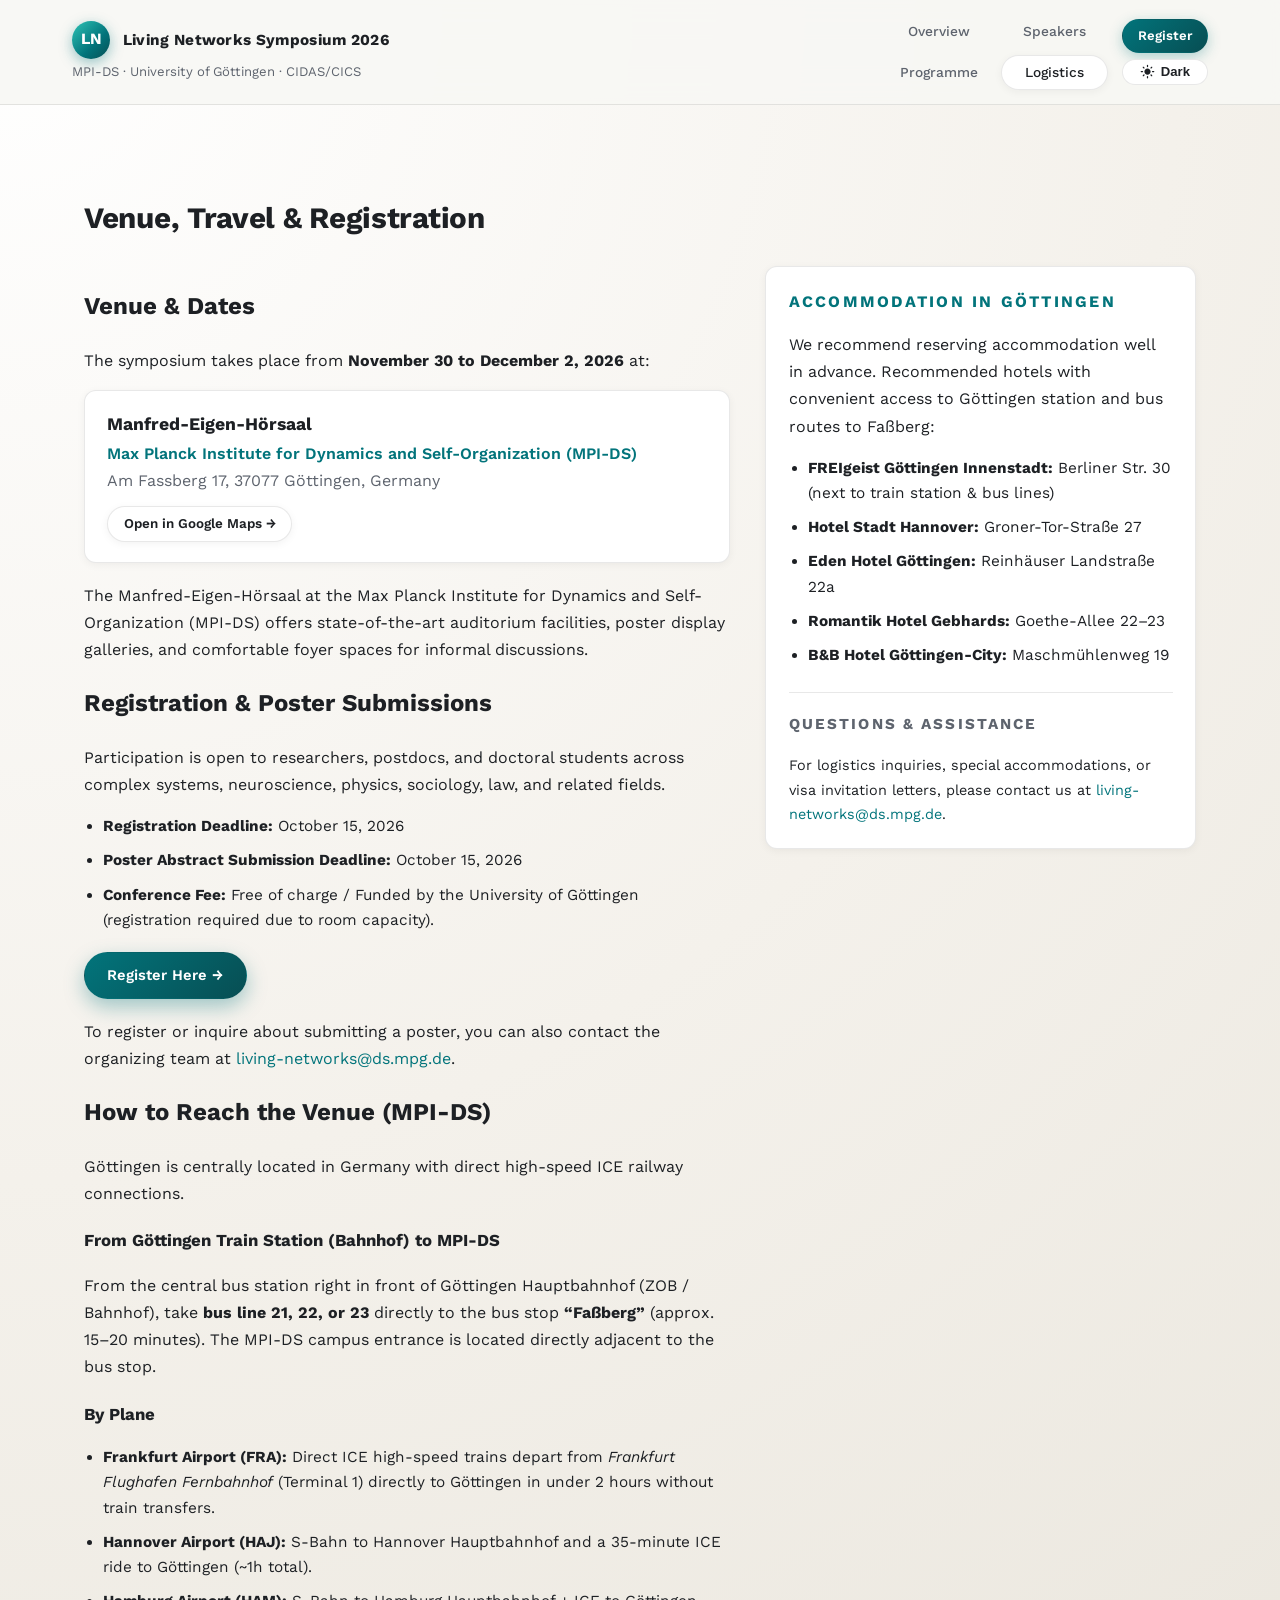
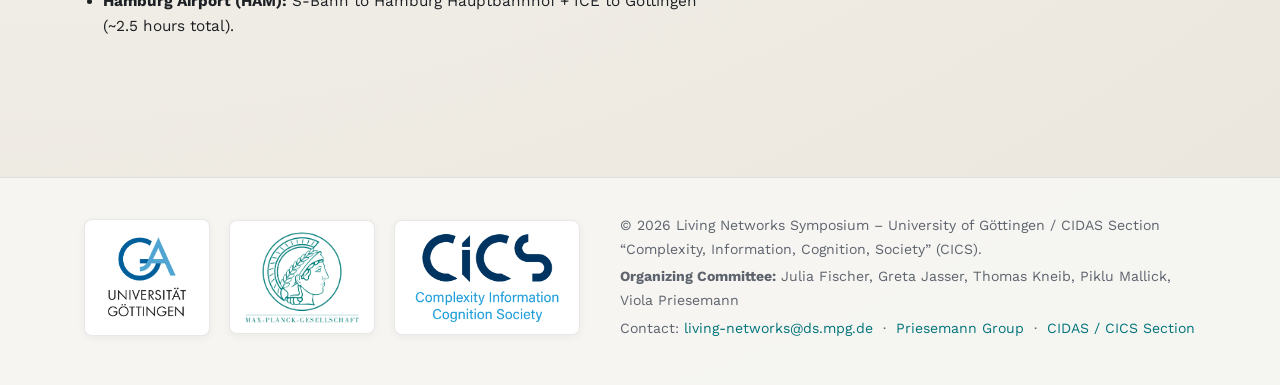
==== logistics.html @ a0c70a09 "Refresh symposium website This commit redesigns the symposium site with a cleaner visual system, res" ====
<!doctype html>
<html lang="en">
<head>
  <meta charset="utf-8">
  <meta name="viewport" content="width=device-width, initial-scale=1">
  <title>Logistics &amp; Registration – Living Networks Symposium 2026</title>
  <link rel="preconnect" href="https://fonts.googleapis.com">
  <link rel="preconnect" href="https://fonts.gstatic.com" crossorigin>
  <link href="https://fonts.googleapis.com/css2?family=Work+Sans:wght@400;500;600;700&family=Instrument+Serif:ital@0;1&display=swap" rel="stylesheet">
  <link rel="stylesheet" href="assets/style.css">
  <script src="assets/main.js" defer></script>
</head>
<body>
  <header class="site-header">
    <a href="#content" class="skip-link">Skip to content</a>
    <div class="header-inner">
      <div class="header-left">
        <a href="index.html" class="brand">
          <span class="brand-mark">LN</span>
          <span class="brand-text">Living Networks Symposium 2026</span>
        </a>
        <div class="brand-sub">MPI-DS · University of Göttingen · CIDAS/CICS</div>
      </div>
      <div class="header-right">
        <nav class="primary-nav" aria-label="Main">
          <ul>
            <li><a href="index.html" class="nav-link">Overview</a></li>
            <li><a href="speakers.html" class="nav-link">Speakers</a></li>
            <li><a href="programme.html" class="nav-link">Programme</a></li>
            <li><a href="logistics.html" class="nav-link nav-link-active">Logistics</a></li>
          </ul>
        </nav>
        <div class="header-actions">
          <!-- REPLACE '#register' WITH YOUR ACTUAL REGISTRATION LINK -->
          <a href="#register" class="btn btn-primary nav-register-btn" title="Register for the Symposium">Register</a>
          <button type="button" id="theme-toggle-btn" class="theme-toggle" aria-label="Toggle dark mode">
            <svg viewBox="0 0 24 24"><path d="M12 7c-2.76 0-5 2.24-5 5s2.24 5 5 5 5-2.24 5-5-2.24-5-5-5zM2 13h2c.55 0 1-.45 1-1s-.45-1-1-1H2c-.55 0-1 .45-1 1s.45 1 1 1zm18 0h2c.55 0 1-.45 1-1s-.45-1-1-1h-2c-.55 0-1 .45-1 1s.45 1 1 1zM11 2v2c0 .55.45 1 1 1s1-.45 1-1V2c0-.55-.45-1-1-1s-1 .45-1 1zm0 18v2c0 .55.45 1 1 1s1-.45 1-1v-2c0-.55-.45-1-1-1s-1 .45-1 1zM5.99 4.58a.996.996 0 00-1.41 0 .996.996 0 000 1.41l1.06 1.06c.39.39 1.03.39 1.41 0s.39-1.03 0-1.41L5.99 4.58zm12.37 12.37a.996.996 0 00-1.41 0 .996.996 0 000 1.41l1.06 1.06c.39.39 1.03.39 1.41 0s.39-1.03 0-1.41l-1.06-1.06zm1.06-10.96a.996.996 0 000-1.41.996.996 0 00-1.41 0l-1.06 1.06c-.39.39-.39 1.03 0 1.41s1.03.39 1.41 0l1.06-1.06zM7.05 18.36a.996.996 0 000-1.41.996.996 0 000 1.41l-1.06 1.06c-.39.39-.39 1.03 0 1.41s1.03.39 1.41 0l1.06-1.06z"/></svg>
            <span>Dark</span>
          </button>
        </div>
      </div>
    </div>
  </header>

  <main class="page" id="content">
    <section class="section">
      <div class="section-header">
        <h1 class="section-title">Venue, Travel &amp; Registration</h1>
      </div>
      <div class="section-grid">
        <div>
          <h2>Venue &amp; Dates</h2>
          <p>The symposium takes place from <strong>November 30 to December 2, 2026</strong> at:</p>
          <div style="background: var(--card-bg); padding: 1.2rem 1.4rem; border-radius: var(--radius-md); border: 1px solid var(--color-border); box-shadow: var(--shadow-sm); margin-bottom: 1.2rem;">
            <strong style="font-size: 1.1rem; color: var(--color-text);">Manfred-Eigen-Hörsaal</strong><br>
            <span style="color: var(--color-accent); font-weight: 600;">Max Planck Institute for Dynamics and Self-Organization (MPI-DS)</span><br>
            <span style="color: var(--color-text-muted);">Am Fassberg 17, 37077 Göttingen, Germany</span><br>
            <div style="margin-top: 0.75rem;">
              <a href="https://www.google.com/maps/search/?api=1&query=Manfred-Eigen-H%C3%B6rsaal+Max+Planck+Institute+for+Dynamics+and+Self-Organization+Am+Fassberg+17+37077+G%C3%B6ttingen" target="_blank" rel="noopener noreferrer" class="btn btn-secondary" style="padding: 0.35rem 0.95rem; font-size: 0.84rem;">Open in Google Maps &rarr;</a>
            </div>
          </div>
          <p>The Manfred-Eigen-Hörsaal at the Max Planck Institute for Dynamics and Self-Organization (MPI-DS) offers state-of-the-art auditorium facilities, poster display galleries, and comfortable foyer spaces for informal discussions.</p>

          <h2 id="register">Registration &amp; Poster Submissions</h2>
          <p>Participation is open to researchers, postdocs, and doctoral students across complex systems, neuroscience, physics, sociology, law, and related fields.</p>
          <ul class="bullet-list">
            <li><strong>Registration Deadline:</strong> October 15, 2026</li>
            <li><strong>Poster Abstract Submission Deadline:</strong> October 15, 2026</li>
            <li><strong>Conference Fee:</strong> Free of charge / Funded by the University of Göttingen (registration required due to room capacity).</li>
          </ul>
          <div style="margin: 1.2rem 0;">
            <!-- REPLACE '#register' WITH YOUR ACTUAL REGISTRATION LINK -->
            <a class="btn btn-primary" href="#register" title="Register for the Symposium">Register Here &rarr;</a>
          </div>
          <p>To register or inquire about submitting a poster, you can also contact the organizing team at <a href="mailto:living-networks@ds.mpg.de">living-networks@ds.mpg.de</a>.</p>

          <h2>How to Reach the Venue (MPI-DS)</h2>
          <p>Göttingen is centrally located in Germany with direct high-speed ICE railway connections.</p>
          
          <h3 style="font-size: 1.05rem; margin-top: 1.2rem;">From Göttingen Train Station (Bahnhof) to MPI-DS</h3>
          <p>From the central bus station right in front of Göttingen Hauptbahnhof (ZOB / Bahnhof), take <strong>bus line 21, 22, or 23</strong> directly to the bus stop <strong>“Faßberg”</strong> (approx. 15–20 minutes). The MPI-DS campus entrance is located directly adjacent to the bus stop.</p>

          <h3 style="font-size: 1.05rem; margin-top: 1.2rem;">By Plane</h3>
          <ul class="bullet-list">
            <li><strong>Frankfurt Airport (FRA):</strong> Direct ICE high-speed trains depart from <em>Frankfurt Flughafen Fernbahnhof</em> (Terminal 1) directly to Göttingen in under 2 hours without train transfers.</li>
            <li><strong>Hannover Airport (HAJ):</strong> S-Bahn to Hannover Hauptbahnhof and a 35-minute ICE ride to Göttingen (~1h total).</li>
            <li><strong>Hamburg Airport (HAM):</strong> S-Bahn to Hamburg Hauptbahnhof + ICE to Göttingen (~2.5 hours total).</li>
          </ul>
        </div>

        <aside class="aside-card">
          <h2 class="aside-title">Accommodation in Göttingen</h2>
          <p>We recommend reserving accommodation well in advance. Recommended hotels with convenient access to Göttingen station and bus routes to Faßberg:</p>
          <ul class="bullet-list">
            <li><strong>FREIgeist Göttingen Innenstadt:</strong> Berliner Str. 30 (next to train station &amp; bus lines)</li>
            <li><strong>Hotel Stadt Hannover:</strong> Groner-Tor-Straße 27</li>
            <li><strong>Eden Hotel Göttingen:</strong> Reinhäuser Landstraße 22a</li>
            <li><strong>Romantik Hotel Gebhards:</strong> Goethe-Allee 22–23</li>
            <li><strong>B&amp;B Hotel Göttingen-City:</strong> Maschmühlenweg 19</li>
          </ul>
          
          <div style="margin-top: 1.5rem; padding-top: 1.2rem; border-top: 1px solid var(--color-border);">
            <h3 style="margin-top: 0; font-size: 0.95rem; text-transform: uppercase; letter-spacing: 0.14em; color: var(--color-text-muted);">Questions &amp; Assistance</h3>
            <p style="font-size: 0.9rem; margin: 0;">For logistics inquiries, special accommodations, or visa invitation letters, please contact us at <a href="mailto:living-networks@ds.mpg.de">living-networks@ds.mpg.de</a>.</p>
          </div>
        </aside>
      </div>
    </section>
  </main>

  <footer class="site-footer">
    <div class="footer-inner">
      <div class="footer-logos">
        <a class="footer-logo-link" href="https://www.uni-goettingen.de/" target="_blank" rel="noopener noreferrer" title="University of Göttingen">
          <img src="resources/GOE-Uni.png" alt="University of Göttingen Logo" width="100" height="90" loading="lazy">
        </a>
        <a class="footer-logo-link" href="https://www.ds.mpg.de/" target="_blank" rel="noopener noreferrer" title="Max Planck Institute for Dynamics and Self-Organization">
          <img src="resources/Minerva.png" alt="Max Planck Society Minerva Logo" width="120" height="98" loading="lazy">
        </a>
        <a class="footer-logo-link" href="https://www.uni-goettingen.de/en/section+complexity%2C+information%2C+cognition%2C+society/701947.html" target="_blank" rel="noopener noreferrer" title="CIDAS Section Complexity, Information, Cognition, Society (CICS)">
          <img src="resources/logo_cics.png" alt="CICS Logo" width="160" height="98" loading="lazy">
        </a>
      </div>
      <div class="footer-info">
        <p>&copy; 2026 Living Networks Symposium &ndash; University of Göttingen / CIDAS Section “Complexity, Information, Cognition, Society” (CICS).</p>
        <p><strong>Organizing Committee:</strong> Julia Fischer, Greta Jasser, Thomas Kneib, Piklu Mallick, Viola Priesemann</p>
        <p>Contact: <a href="mailto:living-networks@ds.mpg.de">living-networks@ds.mpg.de</a> &nbsp;·&nbsp; <a href="https://priesemann-group.github.io/" target="_blank" rel="noopener noreferrer">Priesemann Group</a> &nbsp;·&nbsp; <a href="https://www.uni-goettingen.de/en/section+complexity%2C+information%2C+cognition%2C+society/701947.html" target="_blank" rel="noopener noreferrer">CIDAS / CICS Section</a></p>
      </div>
    </div>
  </footer>
</body>
</html>
---- assets/style.css ----
:root {
  --color-bg: #f8f7f4;
  --color-bg-gradient: radial-gradient(circle at top left, #ffffff 0%, #f4f1eb 50%, #e9e5dc 100%);
  --color-surface: #ffffff;
  --color-surface-alt: #f0ede6;
  --color-border: rgba(0, 0, 0, 0.09);
  --color-border-hover: rgba(1, 105, 111, 0.35);
  --color-text: #1d2024;
  --color-text-muted: #5e646e;
  --color-accent: #02747b;
  --color-accent-dark: #074e53;
  --color-accent-light: #e0f2f1;
  --color-accent-soft: rgba(2, 116, 123, 0.1);
  --header-bg: rgba(248, 247, 244, 0.88);
  --card-bg: #ffffff;
  --radius-sm: 8px;
  --radius-md: 12px;
  --radius-lg: 20px;
  --shadow-sm: 0 2px 8px rgba(0, 0, 0, 0.05);
  --shadow-md: 0 10px 30px rgba(0, 0, 0, 0.08);
  --shadow-hover: 0 14px 36px rgba(1, 105, 111, 0.14);
}

[data-theme="dark"] {
  --color-bg: #0d1117;
  --color-bg-gradient: radial-gradient(circle at top left, #161d27 0%, #0d1117 60%, #080b0f 100%);
  --color-surface: #161c24;
  --color-surface-alt: #1f2733;
  --color-border: rgba(255, 255, 255, 0.1);
  --color-border-hover: rgba(46, 196, 182, 0.45);
  --color-text: #e6edf3;
  --color-text-muted: #8b949e;
  --color-accent: #2ec4b6;
  --color-accent-dark: #64dfdf;
  --color-accent-light: #132f38;
  --color-accent-soft: rgba(46, 196, 182, 0.15);
  --header-bg: rgba(13, 17, 23, 0.88);
  --card-bg: #161c24;
  --shadow-sm: 0 2px 8px rgba(0, 0, 0, 0.35);
  --shadow-md: 0 10px 30px rgba(0, 0, 0, 0.45);
  --shadow-hover: 0 14px 36px rgba(46, 196, 182, 0.2);
}

html {
  font-family: "Work Sans", system-ui, -apple-system, sans-serif;
  box-sizing: border-box;
  scroll-behavior: smooth;
  scroll-padding-top: 90px;
}
*, *::before, *::after { box-sizing: inherit; }

body {
  margin: 0;
  min-height: 100vh;
  display: flex;
  flex-direction: column;
  background: var(--color-bg-gradient);
  background-color: var(--color-bg);
  color: var(--color-text);
  line-height: 1.7;
  transition: background 0.3s ease, color 0.3s ease;
}

img { max-width: 100%; height: auto; display: block; }
a { color: var(--color-accent); text-decoration: none; transition: color 0.2s ease; }
a:hover { color: var(--color-accent-dark); text-decoration: underline; }

.skip-link {
  position: absolute;
  left: -999px;
  top: 0;
  background: var(--color-surface);
  color: var(--color-accent);
  padding: 0.5rem 1rem;
  border-radius: var(--radius-sm);
  box-shadow: var(--shadow-sm);
  z-index: 100;
}
.skip-link:focus {
  left: 1rem;
  top: 1rem;
}

.site-header {
  position: sticky;
  top: 0;
  z-index: 50;
  backdrop-filter: blur(16px);
  -webkit-backdrop-filter: blur(16px);
  background: var(--header-bg);
  border-bottom: 1px solid var(--color-border);
  transition: background 0.3s ease, border-color 0.3s ease;
}
.header-inner {
  max-width: 1200px;
  margin: 0 auto;
  padding: 0.9rem 2rem;
  display: flex;
  align-items: center;
  justify-content: space-between;
  gap: 1.5rem;
}
.header-left {
  display: flex;
  flex-direction: column;
  flex-shrink: 0;
}
.brand {
  display: inline-flex;
  align-items: center;
  gap: 0.8rem;
  text-decoration: none !important;
}
.brand-mark {
  width: 38px;
  height: 38px;
  border-radius: 50%;
  background: linear-gradient(135deg, #2ec4b6 0%, #02747b 60%, #074e53 100%);
  display: flex;
  align-items: center;
  justify-content: center;
  color: #ffffff;
  font-weight: 700;
  font-size: 0.98rem;
  box-shadow: 0 4px 14px rgba(2, 116, 123, 0.4);
}
.brand-text {
  font-weight: 700;
  letter-spacing: 0.02em;
  font-size: 0.96rem;
  color: var(--color-text);
}
.brand-sub {
  font-size: 0.82rem;
  color: var(--color-text-muted);
  margin-top: 0.15rem;
}

.header-right {
  display: flex;
  align-items: center;
  justify-content: flex-end;
  margin-left: auto;
  gap: 0.9rem;
}

.primary-nav ul {
  list-style: none;
  display: grid;
  grid-template-columns: repeat(2, minmax(95px, 1fr));
  gap: 0.35rem 0.5rem;
  margin: 0;
  padding: 0;
}
.nav-link {
  font-size: 0.86rem;
  font-weight: 500;
  padding: 0.3rem 0.85rem;
  border-radius: 999px;
  border: 1px solid transparent;
  color: var(--color-text-muted);
  transition: all 0.2s ease;
  text-decoration: none !important;
  text-align: center;
  display: flex;
  align-items: center;
  justify-content: center;
}
.nav-link:hover {
  color: var(--color-text);
  background: var(--color-accent-soft);
  border-color: var(--color-border-hover);
  transform: translateY(-1px);
}
.nav-link-active {
  color: var(--color-text) !important;
  background: var(--color-surface);
  border-color: var(--color-border);
  box-shadow: var(--shadow-sm);
}

.header-actions {
  display: flex;
  flex-direction: column;
  gap: 0.35rem;
  align-items: stretch;
}

.nav-register-btn {
  font-size: 0.82rem !important;
  font-weight: 600 !important;
  padding: 0.3rem 0.9rem !important;
  white-space: nowrap;
  flex-shrink: 0;
  border-radius: 999px;
  box-shadow: 0 4px 14px rgba(2, 116, 123, 0.3) !important;
  transition: all 0.2s ease;
  text-align: center;
  display: flex;
  align-items: center;
  justify-content: center;
}
.nav-register-btn:hover {
  transform: translateY(-1px) !important;
  filter: brightness(1.08) !important;
}

.theme-toggle {
  background: var(--color-surface);
  border: 1px solid var(--color-border);
  border-radius: 999px;
  padding: 0.3rem 0.75rem;
  display: inline-flex;
  align-items: center;
  justify-content: center;
  gap: 0.35rem;
  cursor: pointer;
  color: var(--color-text);
  font-size: 0.82rem;
  font-weight: 600;
  transition: all 0.2s ease;
  flex-shrink: 0;
}
.theme-toggle:hover {
  background: var(--color-surface-alt);
  border-color: var(--color-border-hover);
  transform: translateY(-1px);
}
.theme-toggle svg {
  width: 15px;
  height: 15px;
  fill: currentColor;
}

.page {
  max-width: 1160px;
  margin: 0 auto;
  padding: 2rem 1.5rem 4rem;
}

.hero {
  margin-top: 1rem;
}
.hero-layout {
  display: grid;
  grid-template-columns: minmax(0, 1.45fr) minmax(0, 1fr);
  gap: 2.2rem;
  align-items: flex-start;
}
.hero-kicker {
  text-transform: uppercase;
  letter-spacing: 0.16em;
  font-size: 0.82rem;
  font-weight: 600;
  color: var(--color-accent);
  margin-bottom: 0.5rem;
}
.hero-title {
  font-family: "Instrument Serif", "Georgia", serif;
  font-size: clamp(2.3rem, 4.5vw, 3.4rem);
  line-height: 1.15;
  letter-spacing: -0.02em;
  margin: 0 0 1rem;
  color: var(--color-text);
}
.hero-lead {
  font-size: 1.08rem;
  color: var(--color-text-muted);
  margin: 0 0 1.5rem;
  line-height: 1.75;
}
.hero-meta {
  display: grid;
  grid-template-columns: repeat(auto-fit, minmax(200px, 1fr));
  gap: 1rem 1.5rem;
  margin: 0 0 1.8rem;
  background: var(--card-bg);
  padding: 1.2rem 1.4rem;
  border-radius: var(--radius-md);
  border: 1px solid var(--color-border);
  box-shadow: var(--shadow-sm);
}
.hero-meta dt {
  font-size: 0.76rem;
  font-weight: 600;
  text-transform: uppercase;
  letter-spacing: 0.14em;
  color: var(--color-accent);
}
.hero-meta dd {
  margin: 0.2rem 0 0;
  font-size: 0.95rem;
  color: var(--color-text);
}
.hero-actions {
  display: flex;
  flex-wrap: wrap;
  gap: 0.85rem;
}

.hero-aside {
  background: var(--card-bg);
  border-radius: var(--radius-lg);
  padding: 1.6rem 1.7rem;
  box-shadow: var(--shadow-md);
  border: 1px solid var(--color-border);
  position: relative;
  overflow: hidden;
}
.hero-aside::before {
  content: "";
  position: absolute;
  top: 0;
  left: 0;
  width: 5px;
  height: 100%;
  background: linear-gradient(to bottom, var(--color-accent), var(--color-accent-dark));
}
.aside-title {
  font-size: 1rem;
  font-weight: 700;
  text-transform: uppercase;
  letter-spacing: 0.14em;
  color: var(--color-accent);
  margin-top: 0;
  margin-bottom: 0.9rem;
}
.hero-aside p {
  font-size: 0.96rem;
  margin: 0 0 0.85rem;
  color: var(--color-text);
  line-height: 1.7;
}

.section {
  margin-top: 3.5rem;
}
.section-header {
  margin-bottom: 1.4rem;
}
.section-kicker {
  text-transform: uppercase;
  letter-spacing: 0.16em;
  font-size: 0.8rem;
  font-weight: 600;
  color: var(--color-accent);
  margin: 0 0 0.3rem;
}
.section-title {
  font-size: 1.85rem;
  font-weight: 700;
  letter-spacing: -0.01em;
  margin: 0;
  color: var(--color-text);
}
.section-intro {
  max-width: 100%;
  font-size: 1.02rem;
  color: var(--color-text-muted);
  margin-top: 0.5rem;
}

.section-grid {
  display: grid;
  grid-template-columns: minmax(0, 1.8fr) minmax(0, 1.2fr);
  gap: 2.2rem;
  align-items: flex-start;
}

.themes-grid {
  display: grid;
  grid-template-columns: repeat(auto-fit, minmax(280px, 1fr));
  gap: 1.25rem;
  margin-top: 1.2rem;
}
.theme-card {
  background: var(--card-bg);
  border-radius: var(--radius-md);
  padding: 1.35rem 1.4rem;
  border: 1px solid var(--color-border);
  box-shadow: var(--shadow-sm);
  transition: transform 0.25s ease, border-color 0.25s ease, box-shadow 0.25s ease;
  display: flex;
  flex-direction: column;
}
.theme-card:hover {
  transform: translateY(-3px);
  border-color: var(--color-border-hover);
  box-shadow: var(--shadow-hover);
}
.theme-number {
  font-size: 0.78rem;
  font-weight: 700;
  letter-spacing: 0.14em;
  text-transform: uppercase;
  color: var(--color-accent);
  margin-bottom: 0.35rem;
}
.theme-card h3 {
  margin: 0 0 0.6rem;
  font-size: 1.12rem;
  font-weight: 600;
  color: var(--color-text);
  line-height: 1.35;
}
.theme-card p {
  margin: 0;
  font-size: 0.93rem;
  color: var(--color-text-muted);
  line-height: 1.65;
}

.committee-grid {
  display: grid;
  grid-template-columns: repeat(auto-fit, minmax(260px, 1fr));
  gap: 1rem;
  margin-top: 1rem;
}
.committee-card {
  background: var(--card-bg);
  border-radius: var(--radius-md);
  padding: 1.1rem 1.25rem;
  border: 1px solid var(--color-border);
  box-shadow: var(--shadow-sm);
}
.committee-name {
  font-size: 1rem;
  font-weight: 600;
  color: var(--color-text);
  margin: 0 0 0.2rem;
}
.committee-affil {
  font-size: 0.88rem;
  color: var(--color-text-muted);
  margin: 0;
  line-height: 1.45;
}

.aside-card {
  background: var(--card-bg);
  border-radius: var(--radius-md);
  padding: 1.3rem 1.4rem;
  box-shadow: var(--shadow-sm);
  border: 1px solid var(--color-border);
}

.bullet-list {
  margin: 0.5rem 0 0;
  padding-left: 1.2rem;
  font-size: 0.96rem;
  color: var(--color-text);
}
.bullet-list li {
  margin-bottom: 0.55rem;
  line-height: 1.65;
}

.btn {
  display: inline-flex;
  align-items: center;
  justify-content: center;
  border-radius: 999px;
  padding: 0.6rem 1.4rem;
  font-size: 0.92rem;
  font-weight: 600;
  border: 1px solid transparent;
  text-decoration: none !important;
  cursor: pointer;
  transition: all 0.2s ease;
}
.btn-primary {
  background: linear-gradient(135deg, #02747b 0%, #074e53 100%);
  color: #ffffff !important;
  box-shadow: 0 8px 20px rgba(2, 116, 123, 0.35);
}
[data-theme="dark"] .btn-primary {
  background: linear-gradient(135deg, #2ec4b6 0%, #02747b 100%);
  color: #0d1117 !important;
  box-shadow: 0 8px 20px rgba(46, 196, 182, 0.35);
}
.btn-primary:hover {
  filter: brightness(1.08);
  transform: translateY(-2px);
  box-shadow: 0 12px 28px rgba(2, 116, 123, 0.45);
}
.btn-secondary {
  background: var(--card-bg);
  color: var(--color-text) !important;
  border: 1px solid var(--color-border);
  box-shadow: var(--shadow-sm);
}
.btn-secondary:hover {
  background: var(--color-surface-alt);
  border-color: var(--color-border-hover);
  transform: translateY(-1px);
}

.subsection-title {
  font-size: 1.25rem;
  font-weight: 700;
  margin: 2rem 0 1rem;
  color: var(--color-text);
}

.speaker-grid {
  display: grid;
  grid-template-columns: repeat(auto-fit, minmax(290px, 1fr));
  gap: 1.2rem;
}
.speaker-card {
  background: var(--card-bg);
  border-radius: var(--radius-md);
  padding: 1.2rem 1.25rem;
  border: 1px solid var(--color-border);
  box-shadow: var(--shadow-sm);
  display: flex;
  flex-direction: column;
  justify-content: flex-start;
  transition: transform 0.25s ease, border-color 0.25s ease, box-shadow 0.25s ease;
}
.speaker-card:hover {
  transform: translateY(-3px);
  border-color: var(--color-border-hover);
  box-shadow: var(--shadow-hover);
}
.speaker-name {
  margin: 0 0 0.3rem;
  font-size: 1.08rem;
  font-weight: 600;
  color: var(--color-text);
}
.speaker-affil {
  margin: 0;
  font-size: 0.9rem;
  color: var(--color-text-muted);
  line-height: 1.5;
}
.speaker-talk {
  margin: 0.8rem 0 0;
  font-size: 0.86rem;
  line-height: 1.5;
  color: var(--color-text);
  background: var(--color-accent-soft);
  padding: 0.55rem 0.75rem;
  border-radius: var(--radius-sm);
  border-left: 3px solid var(--color-accent);
  margin-top: auto;
}
.speaker-talk-tba {
  color: var(--color-text-muted);
  font-style: italic;
  opacity: 0.85;
}

.programme-blank-card {
  background: var(--card-bg);
  border-radius: var(--radius-lg);
  padding: 3.5rem 2rem;
  text-align: center;
  border: 1px solid var(--color-border);
  box-shadow: var(--shadow-sm);
  margin: 1.5rem 0;
}
.programme-blank-card h2 {
  font-family: "Instrument Serif", "Georgia", serif;
  font-size: 2.2rem;
  margin: 0 0 0.8rem;
  color: var(--color-text);
}
.programme-blank-card p {
  font-size: 1.05rem;
  max-width: 600px;
  margin: 0 auto 1.5rem;
  color: var(--color-text-muted);
}

.site-footer {
  border-top: 1px solid var(--color-border);
  background: var(--header-bg);
  transition: background 0.3s ease, border-color 0.3s ease;
  margin-top: 4rem;
}
.footer-inner {
  max-width: 1160px;
  margin: 0 auto;
  padding: 2rem 1.5rem 2.5rem;
  display: flex;
  flex-wrap: wrap;
  align-items: center;
  justify-content: space-between;
  gap: 1.5rem 2.5rem;
  font-size: 0.88rem;
  color: var(--color-text-muted);
}
.footer-logos {
  display: flex;
  flex-wrap: wrap;
  gap: 1.2rem;
  align-items: center;
}
.footer-logo-link {
  display: inline-block;
  background: #ffffff;
  padding: 0.45rem 0.75rem;
  border-radius: var(--radius-sm);
  border: 1px solid var(--color-border);
  box-shadow: var(--shadow-sm);
  transition: transform 0.2s ease;
}
.footer-logo-link:hover {
  transform: translateY(-2px);
}
.footer-info {
  flex: 1;
  min-width: 280px;
}
.footer-info p {
  margin: 0.25rem 0;
}

@media (max-width: 900px) {
  .header-inner {
    flex-direction: column;
    align-items: flex-start;
  }
  .header-right {
    width: 100%;
    justify-content: space-between;
  }
  .hero-layout,
  .section-grid {
    grid-template-columns: minmax(0, 1fr);
  }
}

@media (max-width: 600px) {
  .page {
    padding-inline: 1rem;
  }
  .hero-meta {
    grid-template-columns: 1fr;
  }
}
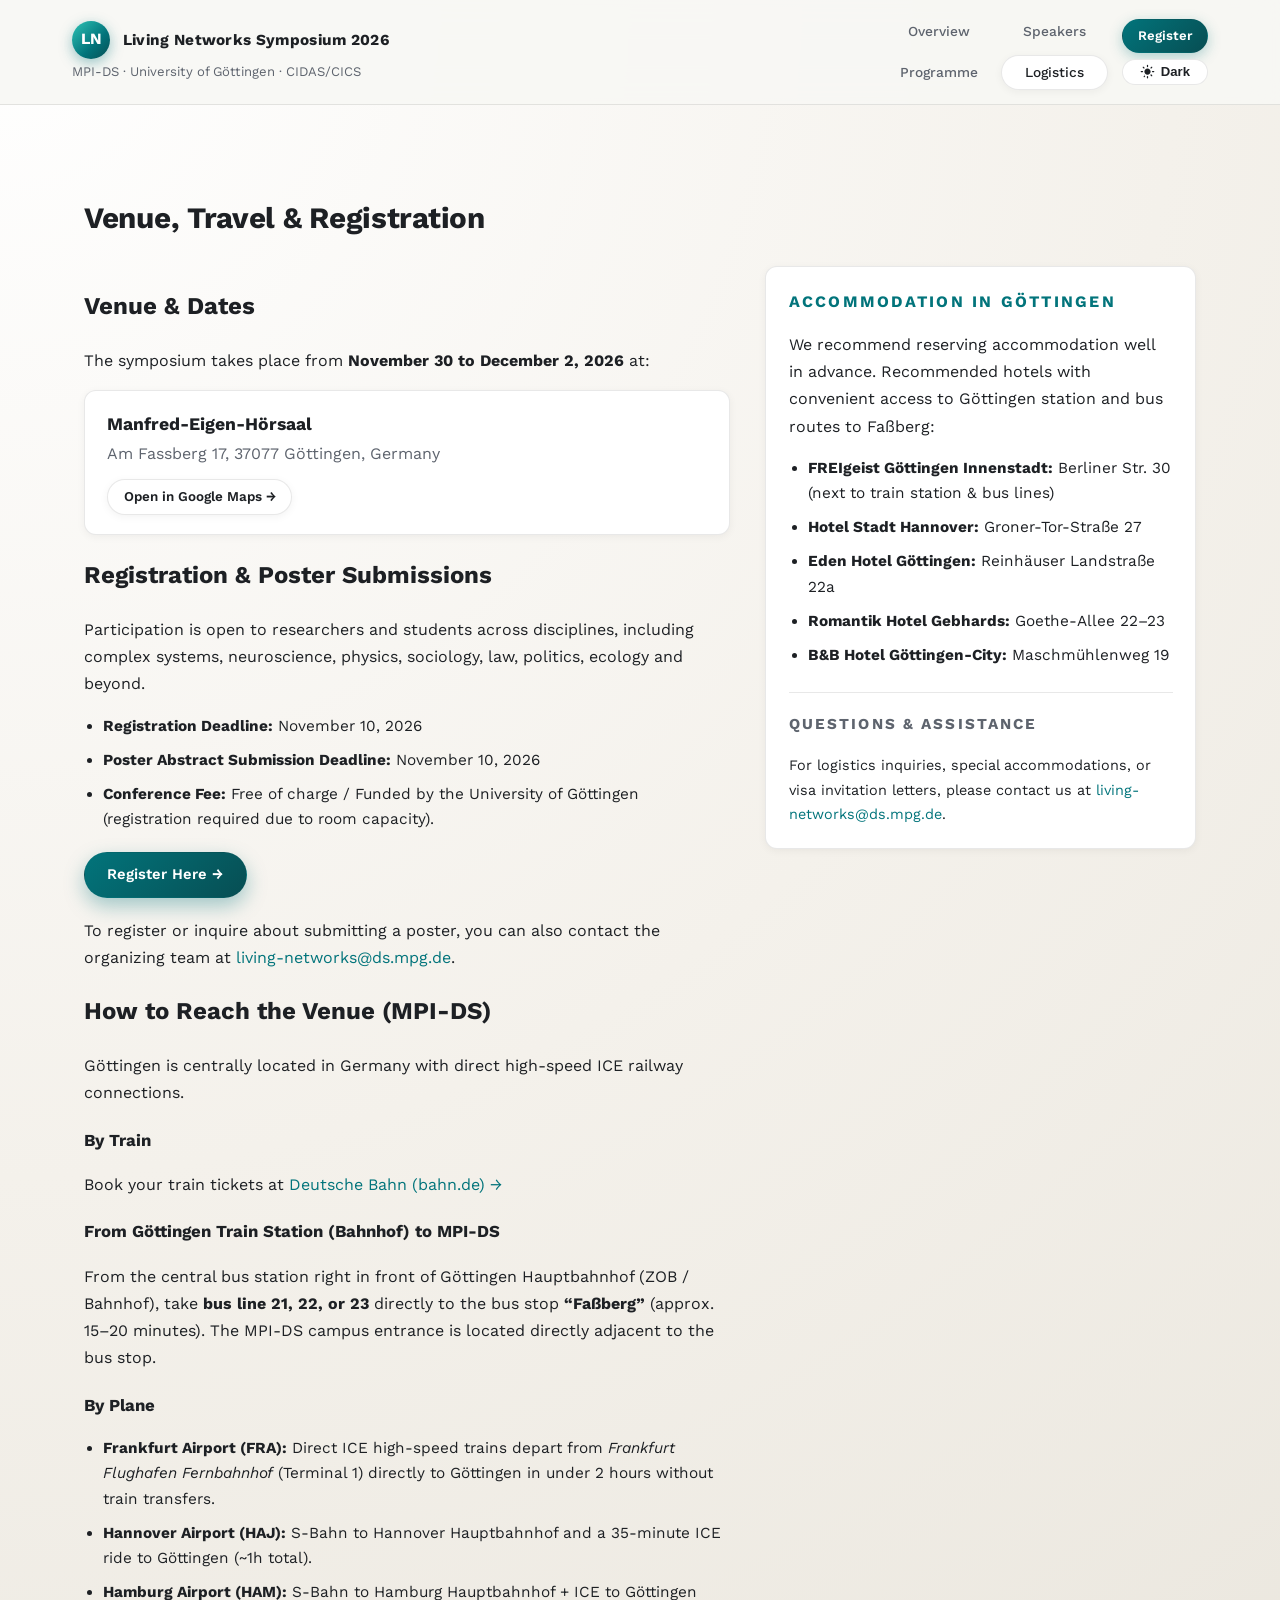
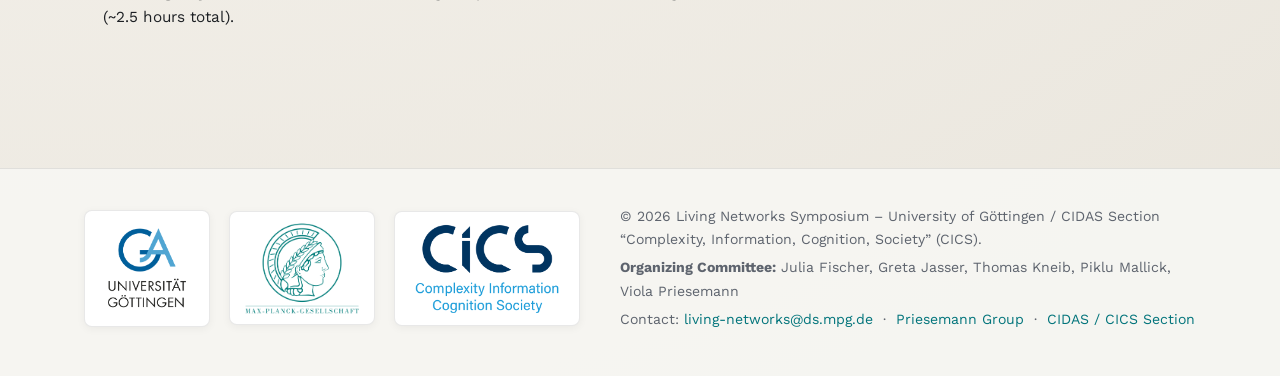
==== commit 915bb282: "Convert landing page to single-page layout This update turns the site into a single-page symposium l" ====
--- a/logistics.html
+++ b/logistics.html
@@ -53,19 +53,17 @@
           <p>The symposium takes place from <strong>November 30 to December 2, 2026</strong> at:</p>
           <div style="background: var(--card-bg); padding: 1.2rem 1.4rem; border-radius: var(--radius-md); border: 1px solid var(--color-border); box-shadow: var(--shadow-sm); margin-bottom: 1.2rem;">
             <strong style="font-size: 1.1rem; color: var(--color-text);">Manfred-Eigen-Hörsaal</strong><br>
-            <span style="color: var(--color-accent); font-weight: 600;">Max Planck Institute for Dynamics and Self-Organization (MPI-DS)</span><br>
             <span style="color: var(--color-text-muted);">Am Fassberg 17, 37077 Göttingen, Germany</span><br>
             <div style="margin-top: 0.75rem;">
-              <a href="https://www.google.com/maps/search/?api=1&query=Manfred-Eigen-H%C3%B6rsaal+Max+Planck+Institute+for+Dynamics+and+Self-Organization+Am+Fassberg+17+37077+G%C3%B6ttingen" target="_blank" rel="noopener noreferrer" class="btn btn-secondary" style="padding: 0.35rem 0.95rem; font-size: 0.84rem;">Open in Google Maps &rarr;</a>
+              <a href="https://www.google.com/maps/place/Max-Planck-Gesellschaft+Campus+G%C3%B6ttingen/@51.5611699,9.9669231,57m/data=!3m2!1e3!5s0x47a4d503fbd49fbd:0xbd6058818fd4b425!4m14!1m7!3m6!1s0x47a4d503f7eac34b:0xf063cb4edda29855!2sMax-Planck-Institute+for+Dynamics+and+Self-Organization!8m2!3d51.5606918!4d9.9680538!16zL20vMGd0Y2Rs!3m5!1s0x47a4d503f30dc6fd:0x26a740d05bf9d016!8m2!3d51.5611381!4d9.9671592!16s%2Fg%2F11d_d421jh?entry=ttu&g_ep=EgoyMDI2MDkwMS4wIKXMDSoASAFQAw%3D%3D" target="_blank" rel="noopener noreferrer" class="btn btn-secondary" style="padding: 0.35rem 0.95rem; font-size: 0.84rem;">Open in Google Maps &rarr;</a>
             </div>
           </div>
-          <p>The Manfred-Eigen-Hörsaal at the Max Planck Institute for Dynamics and Self-Organization (MPI-DS) offers state-of-the-art auditorium facilities, poster display galleries, and comfortable foyer spaces for informal discussions.</p>
-
+          
           <h2 id="register">Registration &amp; Poster Submissions</h2>
-          <p>Participation is open to researchers, postdocs, and doctoral students across complex systems, neuroscience, physics, sociology, law, and related fields.</p>
+          <p>Participation is open to researchers and students across disciplines, including complex systems, neuroscience, physics, sociology, law, politics, ecology and beyond.</p>
           <ul class="bullet-list">
-            <li><strong>Registration Deadline:</strong> October 15, 2026</li>
-            <li><strong>Poster Abstract Submission Deadline:</strong> October 15, 2026</li>
+            <li><strong>Registration Deadline:</strong> November 10, 2026</li>
+            <li><strong>Poster Abstract Submission Deadline:</strong> November 10, 2026</li>
             <li><strong>Conference Fee:</strong> Free of charge / Funded by the University of Göttingen (registration required due to room capacity).</li>
           </ul>
           <div style="margin: 1.2rem 0;">
@@ -76,9 +74,12 @@
 
           <h2>How to Reach the Venue (MPI-DS)</h2>
           <p>Göttingen is centrally located in Germany with direct high-speed ICE railway connections.</p>
-          
+
+          <h3 style="font-size: 1.05rem; margin-top: 1.2rem;">By Train</h3>
+          <p>Book your train tickets at <a href="https://www.bahn.de" target="_blank" rel="noopener noreferrer">Deutsche Bahn (bahn.de) &rarr;</a></p>
+
           <h3 style="font-size: 1.05rem; margin-top: 1.2rem;">From Göttingen Train Station (Bahnhof) to MPI-DS</h3>
-          <p>From the central bus station right in front of Göttingen Hauptbahnhof (ZOB / Bahnhof), take <strong>bus line 21, 22, or 23</strong> directly to the bus stop <strong>“Faßberg”</strong> (approx. 15–20 minutes). The MPI-DS campus entrance is located directly adjacent to the bus stop.</p>
+          <p>From the central bus station right in front of Göttingen Hauptbahnhof (ZOB / Bahnhof), take <strong>bus line 21, 22, or 23</strong> directly to the bus stop <strong>&ldquo;Faßberg&rdquo;</strong> (approx. 15–20 minutes). The MPI-DS campus entrance is located directly adjacent to the bus stop.</p>
 
           <h3 style="font-size: 1.05rem; margin-top: 1.2rem;">By Plane</h3>
           <ul class="bullet-list">
@@ -98,7 +99,7 @@
             <li><strong>Romantik Hotel Gebhards:</strong> Goethe-Allee 22–23</li>
             <li><strong>B&amp;B Hotel Göttingen-City:</strong> Maschmühlenweg 19</li>
           </ul>
-          
+
           <div style="margin-top: 1.5rem; padding-top: 1.2rem; border-top: 1px solid var(--color-border);">
             <h3 style="margin-top: 0; font-size: 0.95rem; text-transform: uppercase; letter-spacing: 0.14em; color: var(--color-text-muted);">Questions &amp; Assistance</h3>
             <p style="font-size: 0.9rem; margin: 0;">For logistics inquiries, special accommodations, or visa invitation letters, please contact us at <a href="mailto:living-networks@ds.mpg.de">living-networks@ds.mpg.de</a>.</p>
@@ -122,7 +123,7 @@
         </a>
       </div>
       <div class="footer-info">
-        <p>&copy; 2026 Living Networks Symposium &ndash; University of Göttingen / CIDAS Section “Complexity, Information, Cognition, Society” (CICS).</p>
+        <p>&copy; 2026 Living Networks Symposium &ndash; University of Göttingen / CIDAS Section &ldquo;Complexity, Information, Cognition, Society&rdquo; (CICS).</p>
         <p><strong>Organizing Committee:</strong> Julia Fischer, Greta Jasser, Thomas Kneib, Piklu Mallick, Viola Priesemann</p>
         <p>Contact: <a href="mailto:living-networks@ds.mpg.de">living-networks@ds.mpg.de</a> &nbsp;·&nbsp; <a href="https://priesemann-group.github.io/" target="_blank" rel="noopener noreferrer">Priesemann Group</a> &nbsp;·&nbsp; <a href="https://www.uni-goettingen.de/en/section+complexity%2C+information%2C+cognition%2C+society/701947.html" target="_blank" rel="noopener noreferrer">CIDAS / CICS Section</a></p>
       </div>
--- a/assets/style.css
+++ b/assets/style.css
@@ -642,4 +642,69 @@
   }
 }
 
-
+/* Collapsible sections */
+details.collapsible-section {
+  background: var(--card-bg);
+  border-radius: var(--radius-lg);
+  border: 1px solid var(--color-border);
+  box-shadow: var(--shadow-sm);
+  overflow: hidden;
+}
+details.collapsible-section summary {
+  cursor: pointer;
+  padding: 1.1rem 1.5rem;
+  font-size: 1.05rem;
+  font-weight: 600;
+  color: var(--color-text);
+  list-style: none;
+  display: flex;
+  align-items: center;
+  justify-content: space-between;
+  transition: background 0.2s ease;
+}
+details.collapsible-section summary:hover {
+  background: var(--color-surface-alt);
+}
+details.collapsible-section summary::-webkit-details-marker { display: none; }
+details.collapsible-section summary::after {
+  content: '\25B8';
+  transition: transform 0.2s ease;
+  font-size: 1.1rem;
+  color: var(--color-accent);
+}
+details.collapsible-section[open] summary::after {
+  transform: rotate(90deg);
+}
+details.collapsible-section .collapsible-content {
+  padding: 0 1.5rem 1.5rem;
+}
+
+/* Speaker list */
+.speaker-list {
+  list-style: none;
+  padding: 0;
+  margin: 0;
+}
+.speaker-list li {
+  padding: 0.65rem 0;
+  border-bottom: 1px solid var(--color-border);
+  font-size: 0.95rem;
+  display: flex;
+  align-items: baseline;
+  gap: 0.4rem;
+  flex-wrap: wrap;
+}
+.speaker-list li:last-child { border-bottom: none; }
+.speaker-name-inline {
+  font-weight: 600;
+  color: var(--color-text);
+  white-space: nowrap;
+}
+.speaker-affil-inline {
+  color: var(--color-text-muted);
+}
+.speaker-website {
+  font-size: 0.82rem;
+  margin-left: auto;
+  white-space: nowrap;
+}
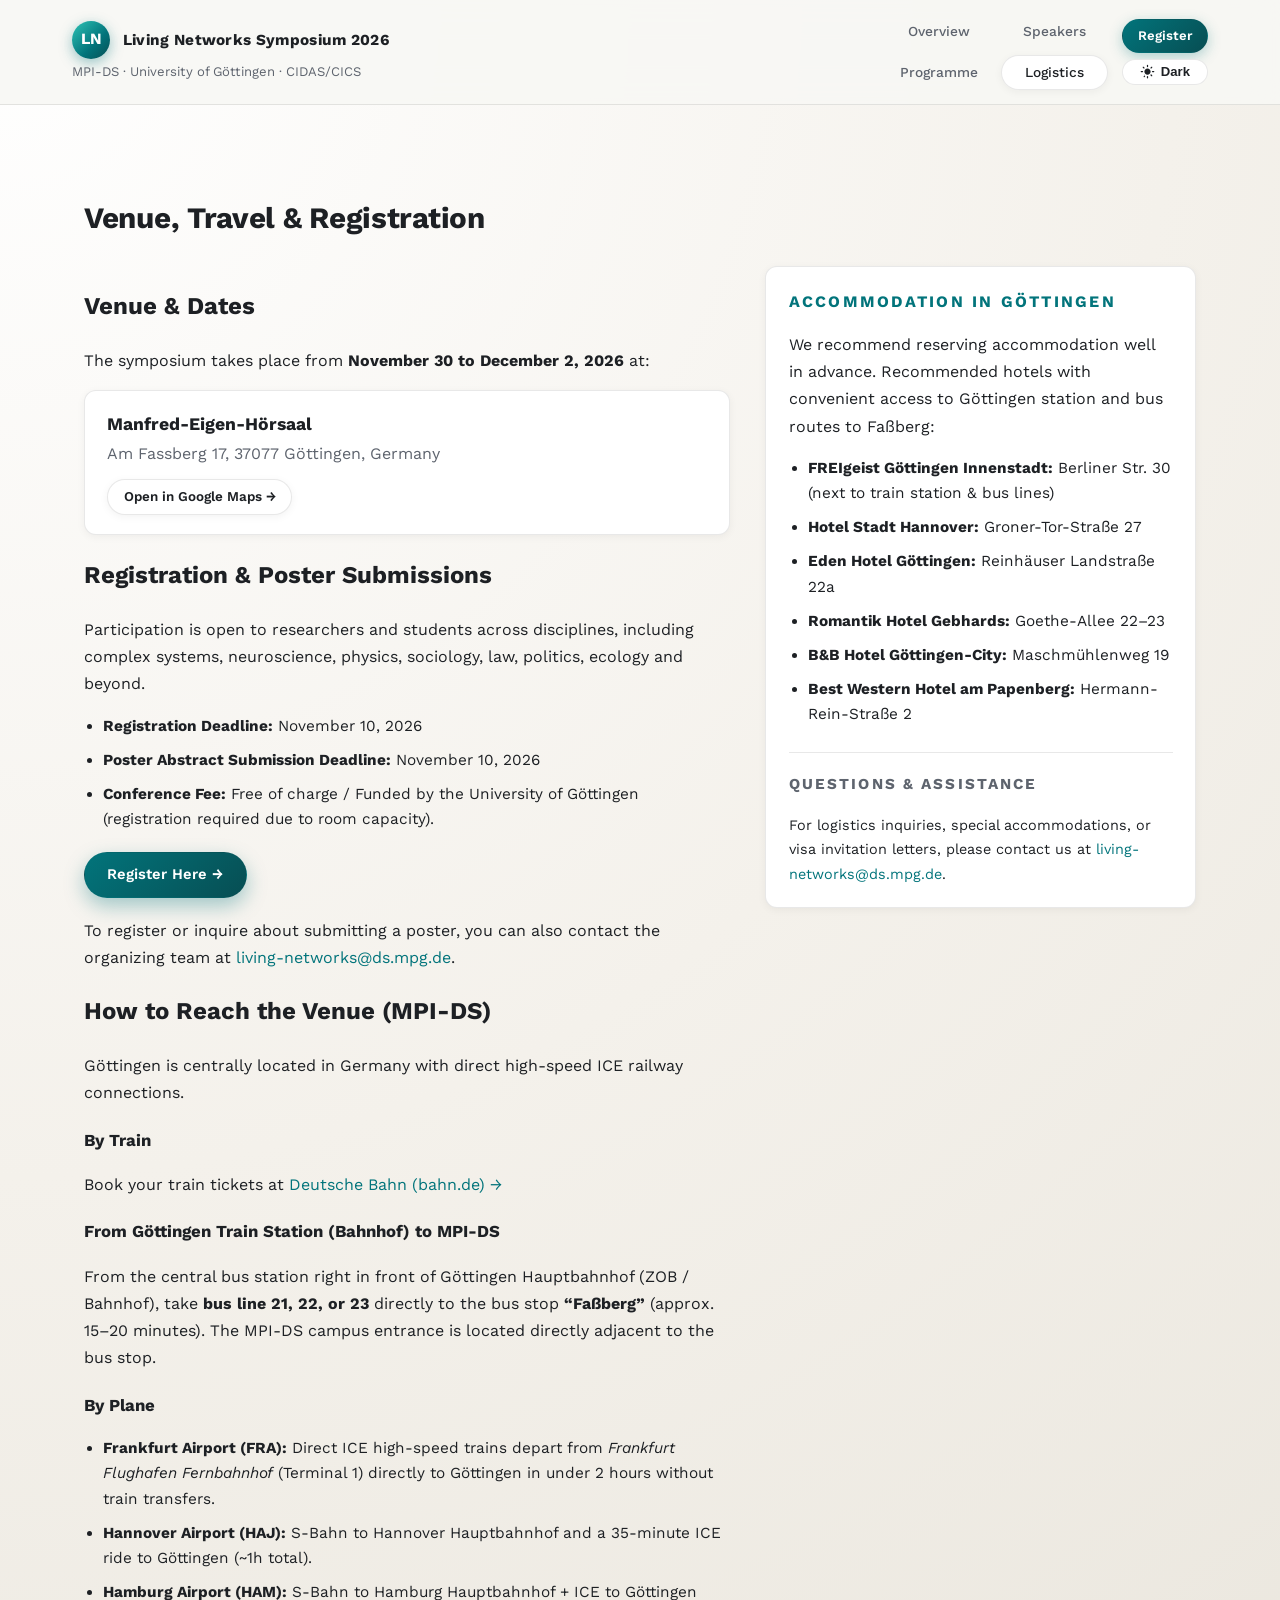
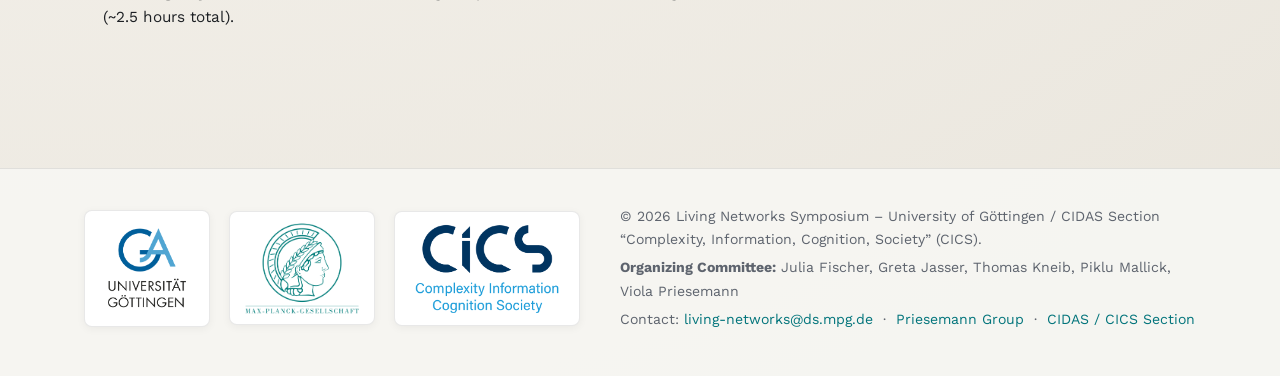
==== commit 560bca67: "Add Best Western to lodging list This update adds the Best Western Hotel am Papenberg to the accommo" ====
--- a/logistics.html
+++ b/logistics.html
@@ -4,6 +4,7 @@
   <meta charset="utf-8">
   <meta name="viewport" content="width=device-width, initial-scale=1">
   <title>Logistics &amp; Registration – Living Networks Symposium 2026</title>
+  <link rel="icon" type="image/svg+xml" href="assets/favicon.svg">
   <link rel="preconnect" href="https://fonts.googleapis.com">
   <link rel="preconnect" href="https://fonts.gstatic.com" crossorigin>
   <link href="https://fonts.googleapis.com/css2?family=Work+Sans:wght@400;500;600;700&family=Instrument+Serif:ital@0;1&display=swap" rel="stylesheet">
@@ -98,6 +99,7 @@
             <li><strong>Eden Hotel Göttingen:</strong> Reinhäuser Landstraße 22a</li>
             <li><strong>Romantik Hotel Gebhards:</strong> Goethe-Allee 22–23</li>
             <li><strong>B&amp;B Hotel Göttingen-City:</strong> Maschmühlenweg 19</li>
+            <li><strong>Best Western Hotel am Papenberg:</strong> Hermann-Rein-Straße 2</li>
           </ul>
 
           <div style="margin-top: 1.5rem; padding-top: 1.2rem; border-top: 1px solid var(--color-border);">
--- a/assets/style.css
+++ b/assets/style.css
@@ -257,9 +257,9 @@
 }
 .hero-title {
   font-family: "Instrument Serif", "Georgia", serif;
-  font-size: clamp(2.3rem, 4.5vw, 3.4rem);
+  font-size: clamp(2.0rem, 4.0vw, 3.0rem);
   line-height: 1.15;
-  letter-spacing: -0.02em;
+  letter-spacing: 0.02em;
   margin: 0 0 1rem;
   color: var(--color-text);
 }
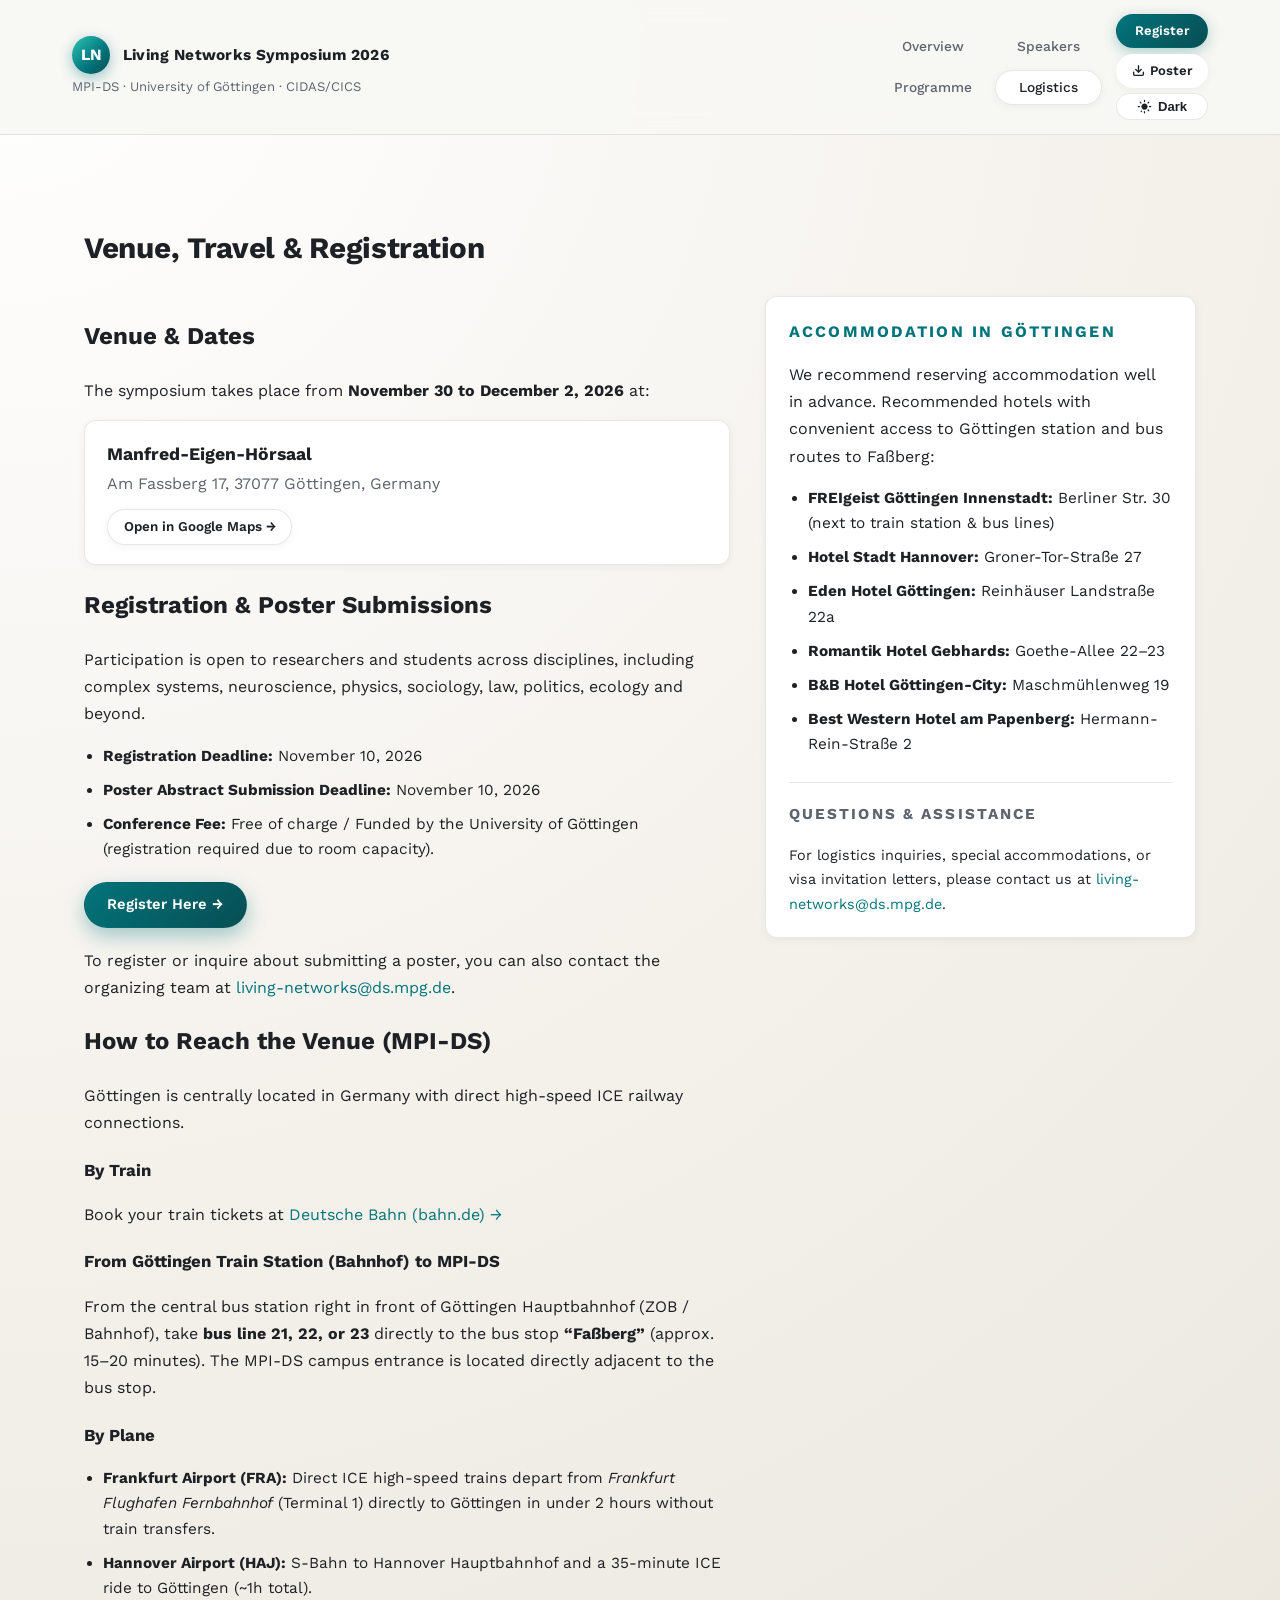
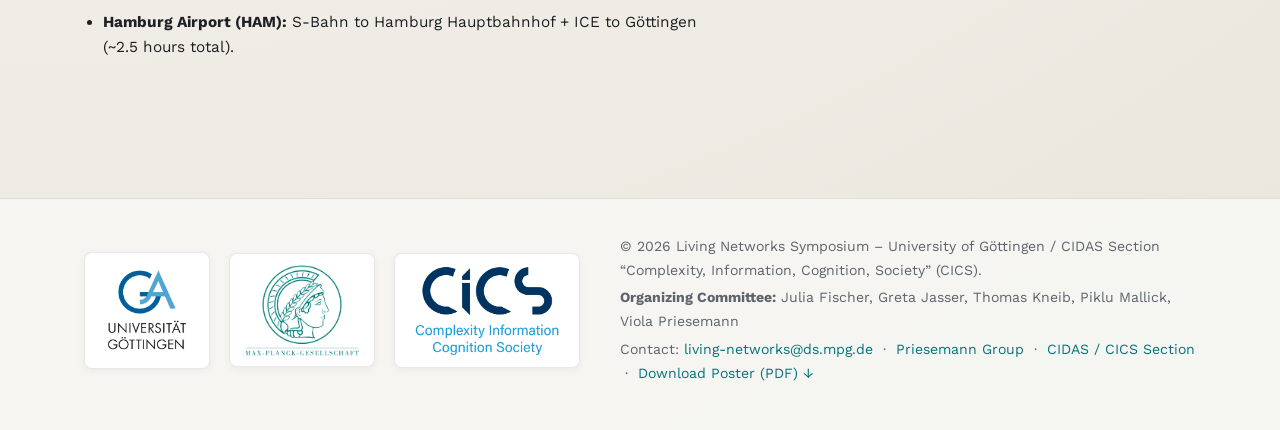
==== commit da09ce34: "Add poster download links This change adds a download button for the symposium poster to the header " ====
--- a/logistics.html
+++ b/logistics.html
@@ -34,6 +34,10 @@
         <div class="header-actions">
           <!-- REPLACE '#register' WITH YOUR ACTUAL REGISTRATION LINK -->
           <a href="#register" class="btn btn-primary nav-register-btn" title="Register for the Symposium">Register</a>
+          <a href="https://owncloud.gwdg.de/index.php/s/LCp1TDN87tWHRG6" class="btn nav-poster-btn" title="Download Event Poster" download>
+            <svg width="13" height="13" viewBox="0 0 24 24" fill="none" stroke="currentColor" stroke-width="2.5" stroke-linecap="round" stroke-linejoin="round" aria-hidden="true"><path d="M21 15v4a2 2 0 0 1-2 2H5a2 2 0 0 1-2-2v-4"/><polyline points="7 10 12 15 17 10"/><line x1="12" y1="15" x2="12" y2="3"/></svg>
+            <span>Poster</span>
+          </a>
           <button type="button" id="theme-toggle-btn" class="theme-toggle" aria-label="Toggle dark mode">
             <svg viewBox="0 0 24 24"><path d="M12 7c-2.76 0-5 2.24-5 5s2.24 5 5 5 5-2.24 5-5-2.24-5-5-5zM2 13h2c.55 0 1-.45 1-1s-.45-1-1-1H2c-.55 0-1 .45-1 1s.45 1 1 1zm18 0h2c.55 0 1-.45 1-1s-.45-1-1-1h-2c-.55 0-1 .45-1 1s.45 1 1 1zM11 2v2c0 .55.45 1 1 1s1-.45 1-1V2c0-.55-.45-1-1-1s-1 .45-1 1zm0 18v2c0 .55.45 1 1 1s1-.45 1-1v-2c0-.55-.45-1-1-1s-1 .45-1 1zM5.99 4.58a.996.996 0 00-1.41 0 .996.996 0 000 1.41l1.06 1.06c.39.39 1.03.39 1.41 0s.39-1.03 0-1.41L5.99 4.58zm12.37 12.37a.996.996 0 00-1.41 0 .996.996 0 000 1.41l1.06 1.06c.39.39 1.03.39 1.41 0s.39-1.03 0-1.41l-1.06-1.06zm1.06-10.96a.996.996 0 000-1.41.996.996 0 00-1.41 0l-1.06 1.06c-.39.39-.39 1.03 0 1.41s1.03.39 1.41 0l1.06-1.06zM7.05 18.36a.996.996 0 000-1.41.996.996 0 000 1.41l-1.06 1.06c-.39.39-.39 1.03 0 1.41s1.03.39 1.41 0l1.06-1.06z"/></svg>
             <span>Dark</span>
@@ -127,7 +131,7 @@
       <div class="footer-info">
         <p>&copy; 2026 Living Networks Symposium &ndash; University of Göttingen / CIDAS Section &ldquo;Complexity, Information, Cognition, Society&rdquo; (CICS).</p>
         <p><strong>Organizing Committee:</strong> Julia Fischer, Greta Jasser, Thomas Kneib, Piklu Mallick, Viola Priesemann</p>
-        <p>Contact: <a href="mailto:living-networks@ds.mpg.de">living-networks@ds.mpg.de</a> &nbsp;·&nbsp; <a href="https://priesemann-group.github.io/" target="_blank" rel="noopener noreferrer">Priesemann Group</a> &nbsp;·&nbsp; <a href="https://www.uni-goettingen.de/en/section+complexity%2C+information%2C+cognition%2C+society/701947.html" target="_blank" rel="noopener noreferrer">CIDAS / CICS Section</a></p>
+        <p>Contact: <a href="mailto:living-networks@ds.mpg.de">living-networks@ds.mpg.de</a> &nbsp;·&nbsp; <a href="https://priesemann-group.github.io/" target="_blank" rel="noopener noreferrer">Priesemann Group</a> &nbsp;·&nbsp; <a href="https://www.uni-goettingen.de/en/section+complexity%2C+information%2C+cognition%2C+society/701947.html" target="_blank" rel="noopener noreferrer">CIDAS / CICS Section</a> &nbsp;·&nbsp; <a href="https://owncloud.gwdg.de/index.php/s/LCp1TDN87tWHRG6" download title="Download symposium poster">Download Poster (PDF) &darr;</a></p>
       </div>
     </div>
   </footer>
--- a/assets/style.css
+++ b/assets/style.css
@@ -205,6 +205,31 @@
   filter: brightness(1.08) !important;
 }
 
+.nav-poster-btn {
+  font-size: 0.82rem !important;
+  font-weight: 600 !important;
+  padding: 0.3rem 0.9rem !important;
+  white-space: nowrap;
+  flex-shrink: 0;
+  border-radius: 999px;
+  background: var(--card-bg);
+  color: var(--color-text) !important;
+  border: 1px solid var(--color-border);
+  box-shadow: var(--shadow-sm);
+  transition: all 0.2s ease;
+  text-align: center;
+  display: flex;
+  align-items: center;
+  justify-content: center;
+  gap: 0.3rem;
+}
+.nav-poster-btn:hover {
+  background: var(--color-surface-alt);
+  border-color: var(--color-border-hover);
+  transform: translateY(-1px) !important;
+  color: var(--color-accent) !important;
+}
+
 .theme-toggle {
   background: var(--color-surface);
   border: 1px solid var(--color-border);
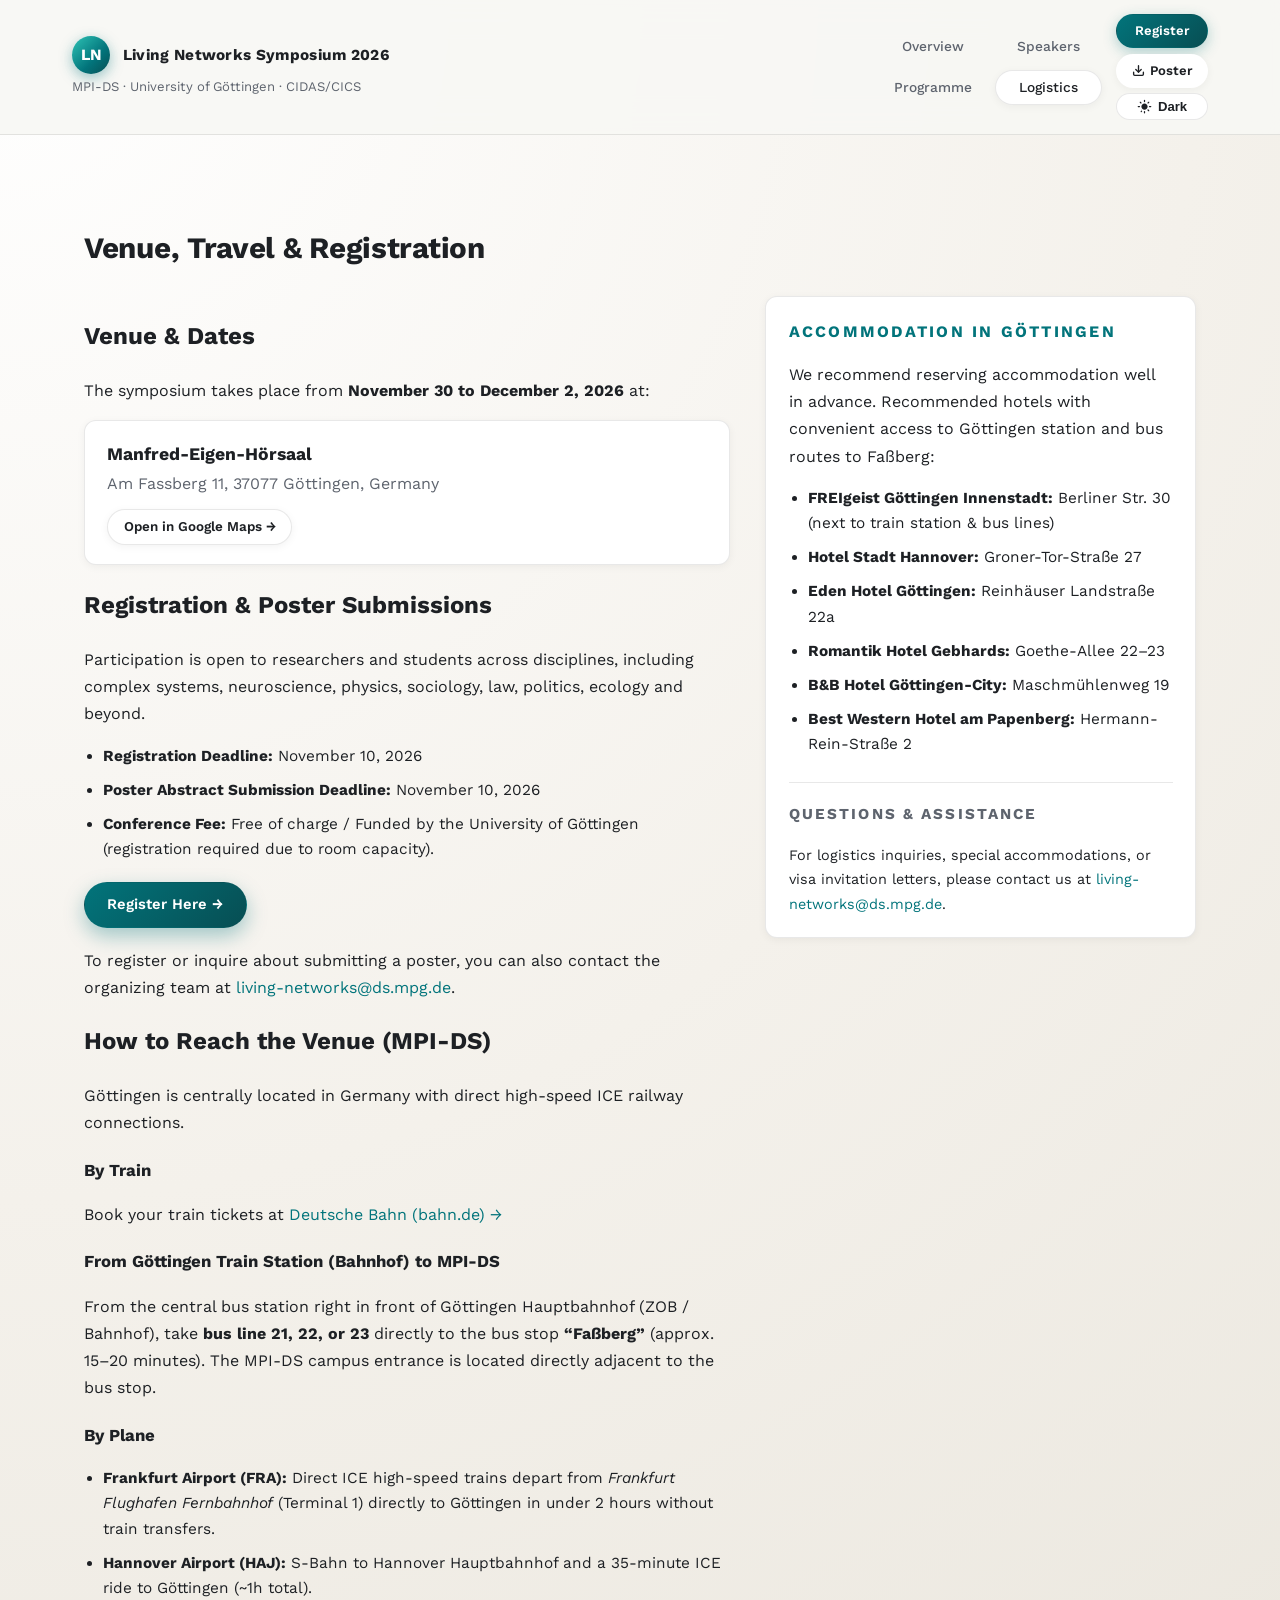
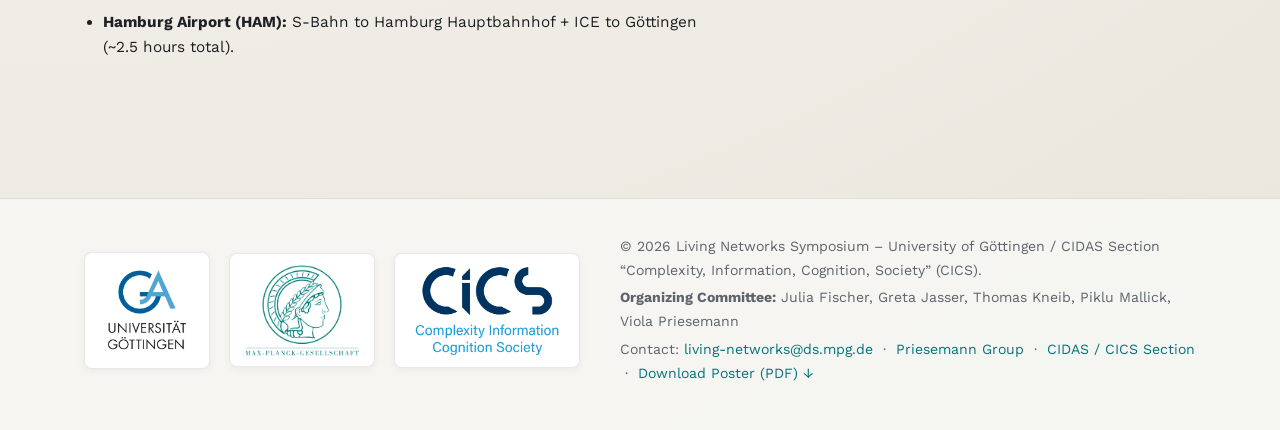
==== commit 6e320079: "Update venue address across pages This change updates the symposium venue address from Am Fassberg 1" ====
--- a/logistics.html
+++ b/logistics.html
@@ -58,7 +58,7 @@
           <p>The symposium takes place from <strong>November 30 to December 2, 2026</strong> at:</p>
           <div style="background: var(--card-bg); padding: 1.2rem 1.4rem; border-radius: var(--radius-md); border: 1px solid var(--color-border); box-shadow: var(--shadow-sm); margin-bottom: 1.2rem;">
             <strong style="font-size: 1.1rem; color: var(--color-text);">Manfred-Eigen-Hörsaal</strong><br>
-            <span style="color: var(--color-text-muted);">Am Fassberg 17, 37077 Göttingen, Germany</span><br>
+            <span style="color: var(--color-text-muted);">Am Fassberg 11, 37077 Göttingen, Germany</span><br>
             <div style="margin-top: 0.75rem;">
               <a href="https://www.google.com/maps/place/Max-Planck-Gesellschaft+Campus+G%C3%B6ttingen/@51.5611699,9.9669231,57m/data=!3m2!1e3!5s0x47a4d503fbd49fbd:0xbd6058818fd4b425!4m14!1m7!3m6!1s0x47a4d503f7eac34b:0xf063cb4edda29855!2sMax-Planck-Institute+for+Dynamics+and+Self-Organization!8m2!3d51.5606918!4d9.9680538!16zL20vMGd0Y2Rs!3m5!1s0x47a4d503f30dc6fd:0x26a740d05bf9d016!8m2!3d51.5611381!4d9.9671592!16s%2Fg%2F11d_d421jh?entry=ttu&g_ep=EgoyMDI2MDkwMS4wIKXMDSoASAFQAw%3D%3D" target="_blank" rel="noopener noreferrer" class="btn btn-secondary" style="padding: 0.35rem 0.95rem; font-size: 0.84rem;">Open in Google Maps &rarr;</a>
             </div>
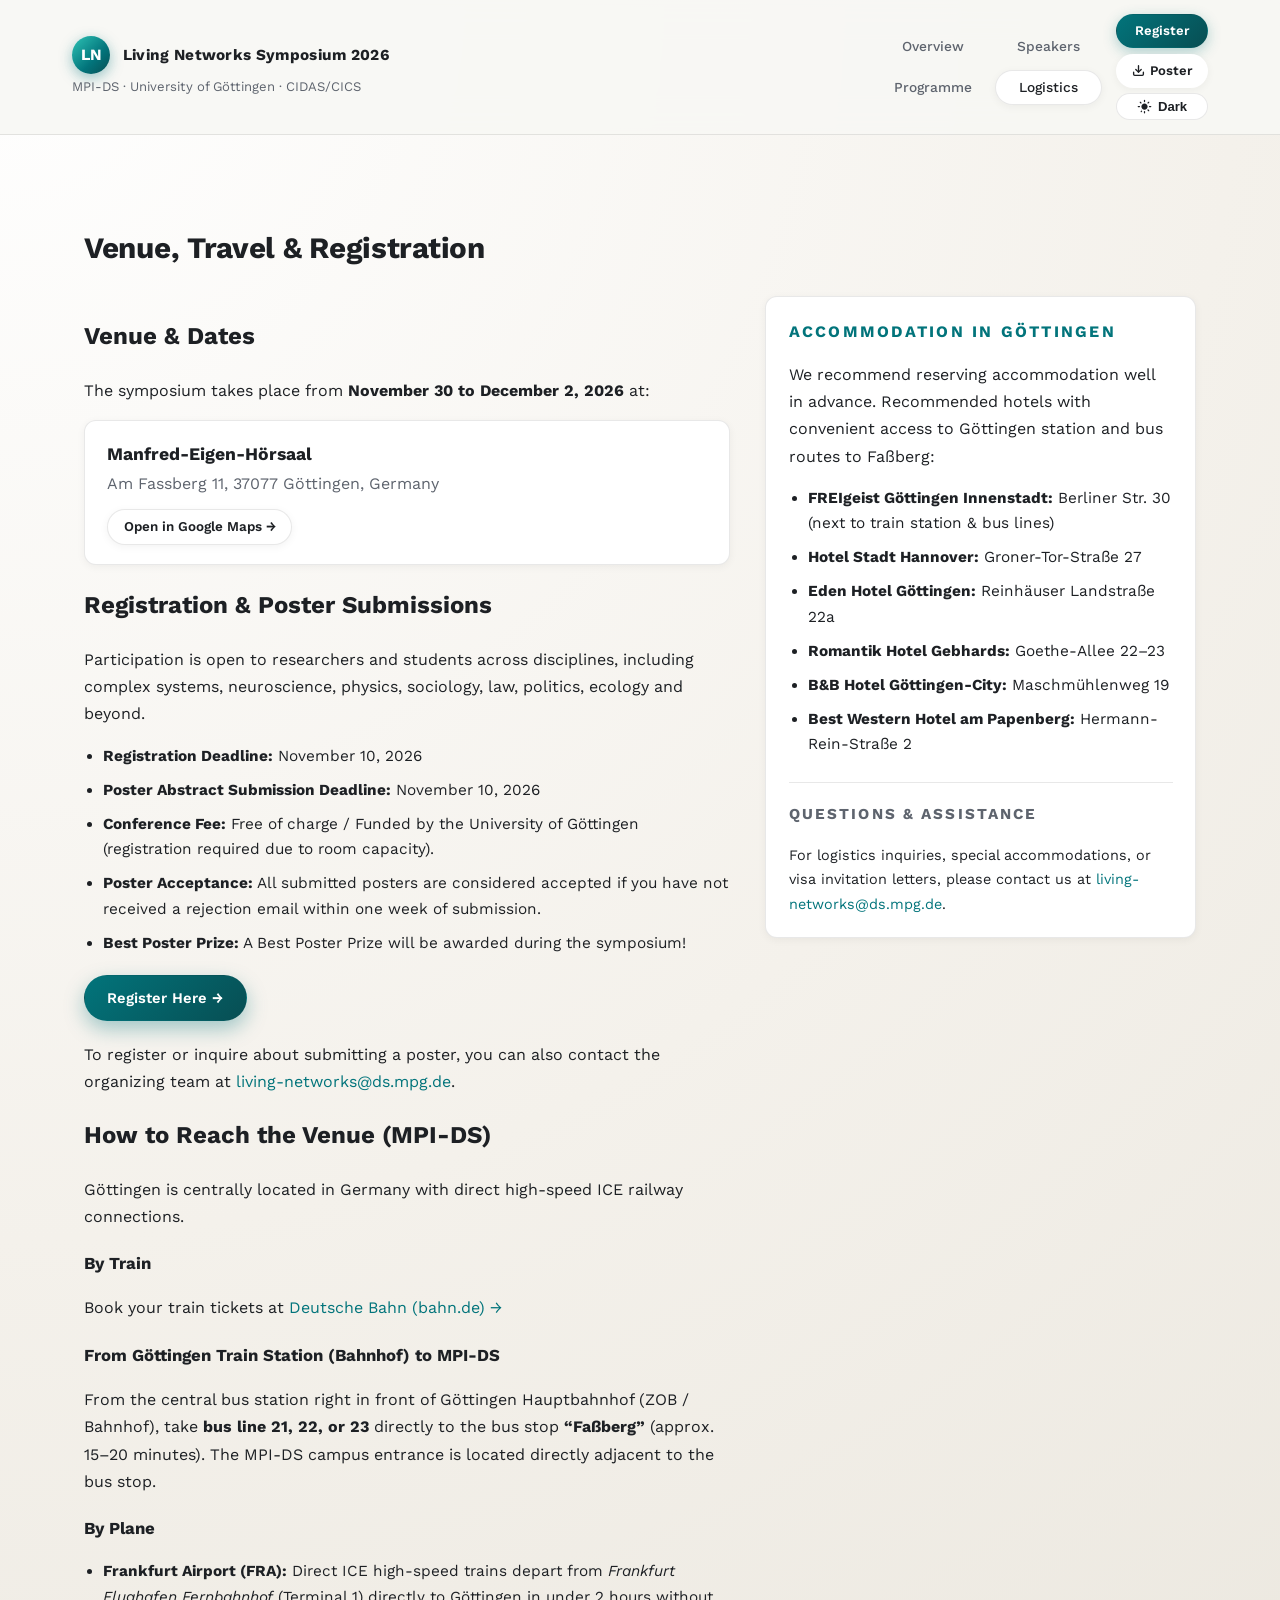
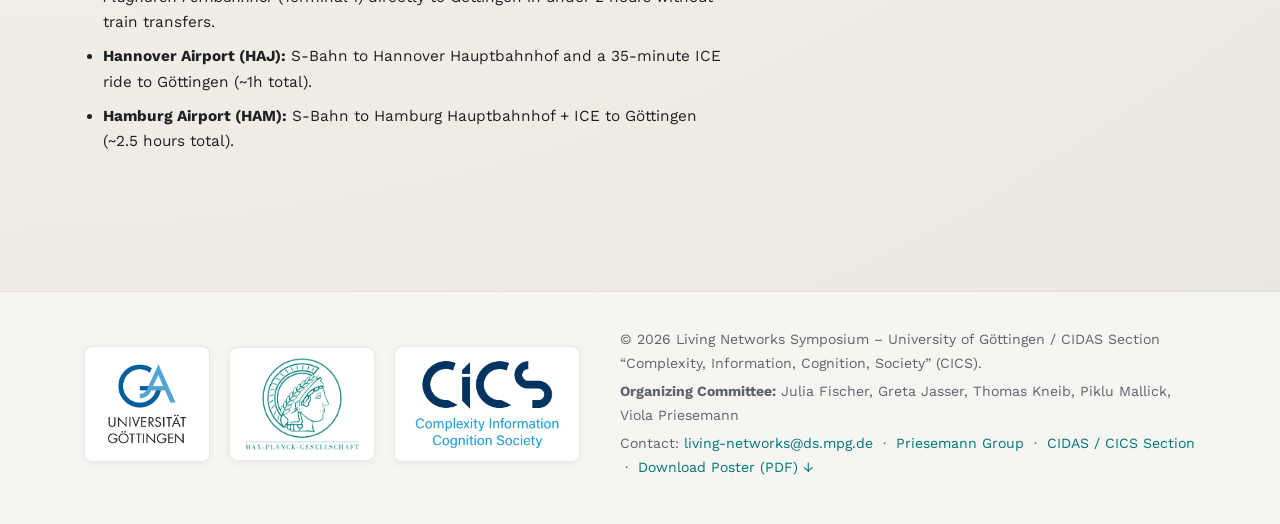
==== commit f8799b37: "Clarify poster submissions and acceptance Update registration details to include the poster submissi" ====
--- a/logistics.html
+++ b/logistics.html
@@ -70,6 +70,8 @@
             <li><strong>Registration Deadline:</strong> November 10, 2026</li>
             <li><strong>Poster Abstract Submission Deadline:</strong> November 10, 2026</li>
             <li><strong>Conference Fee:</strong> Free of charge / Funded by the University of Göttingen (registration required due to room capacity).</li>
+            <li><strong>Poster Acceptance:</strong> All submitted posters are considered accepted if you have not received a rejection email within one week of submission.</li>
+            <li><strong>Best Poster Prize:</strong> A Best Poster Prize will be awarded during the symposium!</li>
           </ul>
           <div style="margin: 1.2rem 0;">
             <!-- REPLACE '#register' WITH YOUR ACTUAL REGISTRATION LINK -->
--- a/assets/style.css
+++ b/assets/style.css
@@ -733,3 +733,217 @@
   margin-left: auto;
   white-space: nowrap;
 }
+
+/* Preliminary Schedule Styling */
+.schedule-container {
+  display: flex;
+  flex-direction: column;
+  gap: 2rem;
+  margin-top: 1rem;
+}
+
+.schedule-day-card {
+  background: var(--card-bg);
+  border: 1px solid var(--color-border);
+  border-radius: var(--radius-lg);
+  box-shadow: var(--shadow-sm);
+  overflow: hidden;
+  transition: border-color 0.2s ease, box-shadow 0.2s ease;
+}
+
+.schedule-day-header {
+  background: var(--color-surface-alt);
+  border-bottom: 1px solid var(--color-border);
+  padding: 1.1rem 1.5rem;
+  display: flex;
+  align-items: center;
+  justify-content: space-between;
+  flex-wrap: wrap;
+  gap: 0.5rem;
+}
+
+.schedule-day-title {
+  margin: 0;
+  font-size: 1.22rem;
+  font-weight: 700;
+  color: var(--color-text);
+  letter-spacing: -0.01em;
+}
+
+.schedule-day-date {
+  font-size: 0.88rem;
+  font-weight: 600;
+  color: var(--color-accent);
+  background: var(--color-accent-soft);
+  padding: 0.25rem 0.75rem;
+  border-radius: 999px;
+  border: 1px solid rgba(2, 116, 123, 0.15);
+}
+
+.schedule-timeline {
+  list-style: none;
+  padding: 0;
+  margin: 0;
+}
+
+.schedule-item {
+  display: grid;
+  grid-template-columns: 85px 125px minmax(0, 1fr);
+  align-items: baseline;
+  gap: 1.25rem;
+  padding: 0.9rem 1.5rem;
+  border-bottom: 1px solid var(--color-border);
+  transition: background-color 0.15s ease;
+}
+
+.schedule-item:last-child {
+  border-bottom: none;
+}
+
+.schedule-item:hover {
+  background-color: var(--color-accent-soft);
+}
+
+.schedule-item-break {
+  background-color: rgba(0, 0, 0, 0.015);
+  font-style: italic;
+}
+[data-theme="dark"] .schedule-item-break {
+  background-color: rgba(255, 255, 255, 0.02);
+}
+
+.schedule-time {
+  font-variant-numeric: tabular-nums;
+  font-weight: 700;
+  font-size: 0.95rem;
+  color: var(--color-accent);
+  letter-spacing: 0.02em;
+}
+
+.schedule-badge-wrap {
+  display: flex;
+  align-items: center;
+}
+
+.schedule-badge {
+  display: inline-block;
+  font-size: 0.75rem;
+  font-weight: 700;
+  text-transform: uppercase;
+  letter-spacing: 0.05em;
+  padding: 0.22rem 0.6rem;
+  border-radius: 999px;
+  line-height: 1.2;
+  white-space: nowrap;
+}
+
+.badge-talk {
+  background: rgba(2, 116, 123, 0.12);
+  color: var(--color-accent);
+  border: 1px solid rgba(2, 116, 123, 0.25);
+}
+
+.badge-break {
+  background: rgba(223, 104, 77, 0.12);
+  color: #b84a32;
+  border: 1px solid rgba(223, 104, 77, 0.25);
+}
+[data-theme="dark"] .badge-break {
+  color: #e2826a;
+}
+
+.badge-discussion {
+  background: rgba(100, 116, 139, 0.12);
+  color: #475569;
+  border: 1px solid rgba(100, 116, 139, 0.25);
+}
+[data-theme="dark"] .badge-discussion {
+  color: #cbd5e1;
+}
+
+.badge-opening, .badge-closing {
+  background: rgba(147, 51, 234, 0.1);
+  color: #7e22ce;
+  border: 1px solid rgba(147, 51, 234, 0.25);
+}
+[data-theme="dark"] .badge-opening, [data-theme="dark"] .badge-closing {
+  color: #c084fc;
+}
+
+.badge-poster {
+  background: rgba(234, 88, 12, 0.12);
+  color: #c2410c;
+  border: 1px solid rgba(234, 88, 12, 0.25);
+}
+[data-theme="dark"] .badge-poster {
+  color: #fb923c;
+}
+
+.badge-colloquium {
+  background: rgba(16, 185, 129, 0.12);
+  color: #047857;
+  border: 1px solid rgba(16, 185, 129, 0.25);
+}
+[data-theme="dark"] .badge-colloquium {
+  color: #34d399;
+}
+
+.schedule-details {
+  display: flex;
+  flex-direction: column;
+  gap: 0.2rem;
+}
+
+.schedule-speaker {
+  font-weight: 600;
+  font-size: 0.98rem;
+  color: var(--color-text);
+}
+
+.schedule-title {
+  font-size: 0.9rem;
+  color: var(--color-text-muted);
+  line-height: 1.45;
+}
+
+.schedule-tba {
+  color: var(--color-text-muted);
+  opacity: 0.75;
+  font-style: italic;
+  font-size: 0.85rem;
+}
+
+.schedule-notice {
+  display: inline-flex;
+  align-items: center;
+  gap: 0.5rem;
+  font-size: 0.88rem;
+  color: var(--color-text-muted);
+  background: var(--color-accent-soft);
+  border: 1px dashed var(--color-accent);
+  padding: 0.6rem 1rem;
+  border-radius: var(--radius-md);
+  margin-bottom: 1.2rem;
+}
+
+@media (max-width: 720px) {
+  .schedule-item {
+    grid-template-columns: 75px 1fr;
+    gap: 0.4rem 0.8rem;
+    padding: 0.85rem 1rem;
+  }
+  .schedule-time {
+    grid-column: 1;
+    grid-row: 1;
+  }
+  .schedule-badge-wrap {
+    grid-column: 2;
+    grid-row: 1;
+    justify-content: flex-start;
+  }
+  .schedule-details {
+    grid-column: 1 / -1;
+    grid-row: 2;
+    margin-top: 0.15rem;
+  }
+}
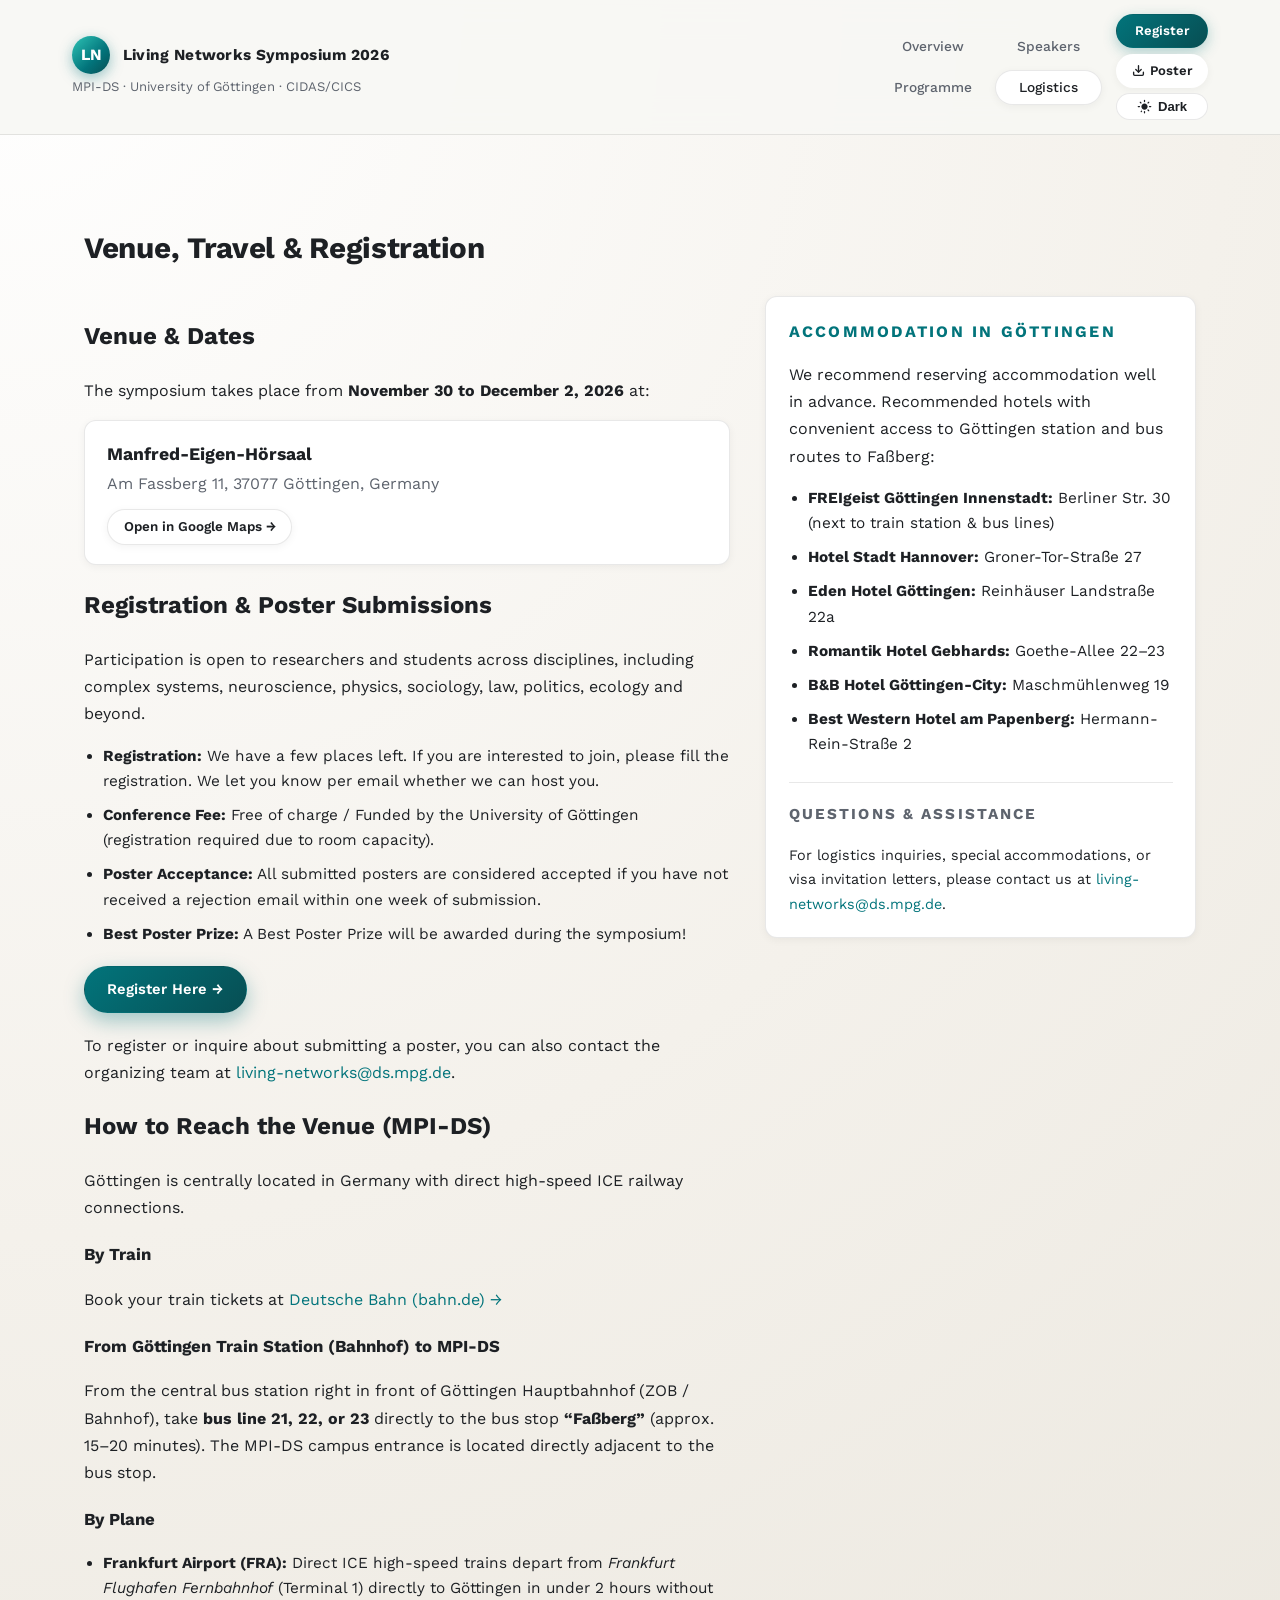
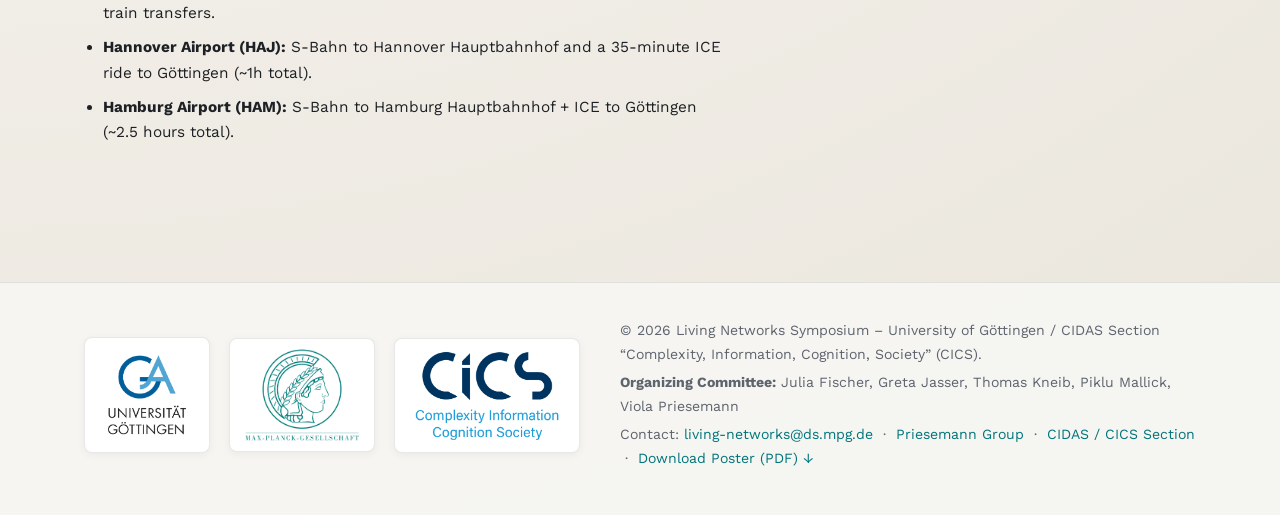
==== commit 0af12eb8: "Update registration availability messaging Replace registration deadline notices on the home and log" ====
--- a/logistics.html
+++ b/logistics.html
@@ -67,8 +67,7 @@
           <h2 id="register">Registration &amp; Poster Submissions</h2>
           <p>Participation is open to researchers and students across disciplines, including complex systems, neuroscience, physics, sociology, law, politics, ecology and beyond.</p>
           <ul class="bullet-list">
-            <li><strong>Registration Deadline:</strong> November 10, 2026</li>
-            <li><strong>Poster Abstract Submission Deadline:</strong> November 10, 2026</li>
+            <li><strong>Registration:</strong> We have a few places left. If you are interested to join, please fill the registration. We let you know per email whether we can host you.</li>
             <li><strong>Conference Fee:</strong> Free of charge / Funded by the University of Göttingen (registration required due to room capacity).</li>
             <li><strong>Poster Acceptance:</strong> All submitted posters are considered accepted if you have not received a rejection email within one week of submission.</li>
             <li><strong>Best Poster Prize:</strong> A Best Poster Prize will be awarded during the symposium!</li>
